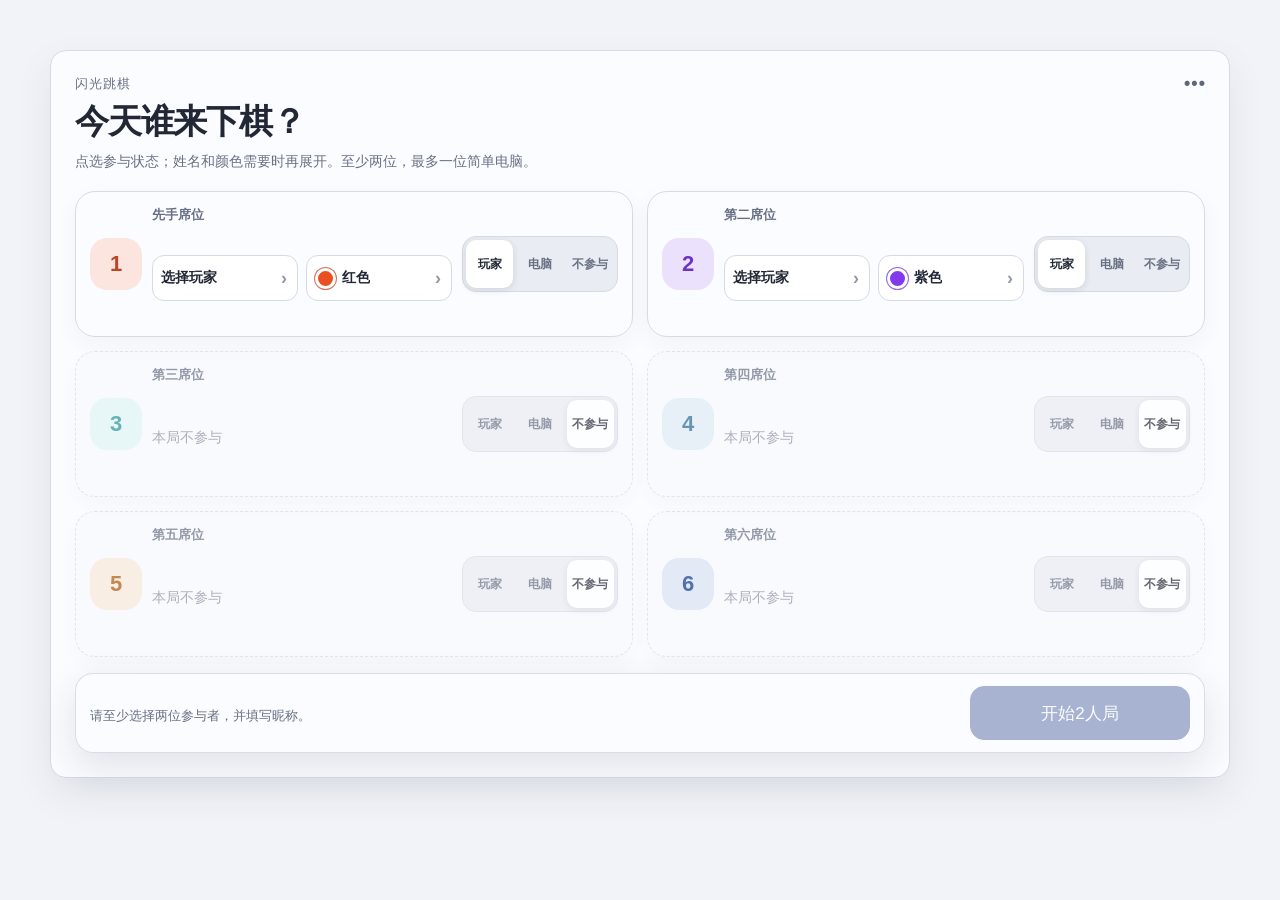
==== checkers-web/index.html @ f5f15f70 "Initial LumensChecker release v3.3" ====
<!doctype html>
<html lang="zh-CN">
<head>
  <meta charset="utf-8">
  <meta name="viewport" content="width=device-width, initial-scale=1">
  <meta name="description" content="适合亲友在同一台设备上轮流玩的二至六人跳棋。">
  <title>闪光跳棋 | Lumen's Checker v3.3</title>
  <link rel="icon" href="data:,">
  <link rel="stylesheet" href="style.css?v=3.3">
</head>
<body>
  <main class="app-shell" id="checkers-app">
    <form class="card setup" id="player-form">
      <p class="eyebrow">闪光跳棋</p>
      <h1>今天谁来下棋？</h1>
      <p class="setup-intro">点选参与状态；姓名和颜色需要时再展开。至少两位，最多一位简单电脑。</p>
      <button class="setup-menu-button" type="button" id="open-score-vault" aria-label="打开积分保险箱" title="积分保险箱">•••</button>
      <div class="setup-grid">
        <fieldset class="player-entry" data-seat-number="1" style="--seat-color:#e95122">
          <legend class="sr-only">先手席位</legend>
          <span class="seat-number" aria-hidden="true">1</span><p class="seat-title">先手席位</p>
          <div class="player-kind optional-player-kind" role="radiogroup" aria-label="先手席位类型">
            <input id="player-1-kind" type="hidden" value="human">
            <button type="button" data-kind="human" role="radio" aria-checked="true">玩家</button>
            <button type="button" data-kind="computer" role="radio" aria-checked="false">电脑</button>
            <button type="button" data-kind="empty" role="radio" aria-checked="false">不参与</button>
          </div>
          <input class="player-name" id="player-1-name" type="hidden">
          <input class="player-color" id="player-1-color" type="hidden" value="red">
          <div class="seat-selectors"><button class="setup-select player-select" type="button" id="player-1-name-trigger"><span id="player-1-name-summary">选择玩家</span></button><button class="setup-select color-select" type="button" id="player-1-color-trigger"><i></i><span id="player-1-color-summary">红色</span></button></div>
          <p class="empty-player-note">本局不参与</p>
        </fieldset>
        <fieldset class="player-entry" data-seat-number="2" style="--seat-color:#8239ee">
          <legend class="sr-only">第二席位</legend>
          <span class="seat-number" aria-hidden="true">2</span><p class="seat-title">第二席位</p>
          <div class="player-kind optional-player-kind" role="radiogroup" aria-label="第二席位类型">
            <input id="player-2-kind" type="hidden" value="human">
            <button type="button" data-kind="human" role="radio" aria-checked="true">玩家</button>
            <button type="button" data-kind="computer" role="radio" aria-checked="false">电脑</button>
            <button type="button" data-kind="empty" role="radio" aria-checked="false">不参与</button>
          </div>
          <input class="player-name" id="player-2-name" type="hidden">
          <input class="player-color" id="player-2-color" type="hidden" value="purple">
          <div class="seat-selectors"><button class="setup-select player-select" type="button" id="player-2-name-trigger"><span id="player-2-name-summary">选择玩家</span></button><button class="setup-select color-select" type="button" id="player-2-color-trigger"><i></i><span id="player-2-color-summary">紫色</span></button></div>
          <p class="empty-player-note">本局不参与</p>
        </fieldset>
        <fieldset class="player-entry" data-seat-number="3" style="--seat-color:#2bb7b4">
          <legend class="sr-only">第三席位</legend>
          <span class="seat-number" aria-hidden="true">3</span><p class="seat-title">第三席位</p>
          <div class="player-kind optional-player-kind" role="radiogroup" aria-label="第三席位类型">
            <input id="player-3-kind" type="hidden" value="empty">
            <button type="button" data-kind="human" role="radio" aria-checked="false">玩家</button>
            <button type="button" data-kind="computer" role="radio" aria-checked="false">电脑</button>
            <button type="button" data-kind="empty" role="radio" aria-checked="true">不参与</button>
          </div>
          <input class="player-name" id="player-3-name" type="hidden">
          <input class="player-color" id="player-3-color" type="hidden" value="green">
          <div class="seat-selectors"><button class="setup-select player-select" type="button" id="player-3-name-trigger"><span id="player-3-name-summary">选择玩家</span></button><button class="setup-select color-select" type="button" id="player-3-color-trigger"><i></i><span id="player-3-color-summary">绿色</span></button></div>
          <p class="empty-player-note">本局不参与</p>
        </fieldset>
        <fieldset class="player-entry" data-seat-number="4" style="--seat-color:#2d7eb6">
          <legend class="sr-only">第四席位</legend>
          <span class="seat-number" aria-hidden="true">4</span><p class="seat-title">第四席位</p>
          <div class="player-kind optional-player-kind" role="radiogroup" aria-label="第四席位类型">
            <input id="player-4-kind" type="hidden" value="empty">
            <button type="button" data-kind="human" role="radio" aria-checked="false">玩家</button>
            <button type="button" data-kind="computer" role="radio" aria-checked="false">电脑</button>
            <button type="button" data-kind="empty" role="radio" aria-checked="true">不参与</button>
          </div>
          <input class="player-name" id="player-4-name" type="hidden">
          <input class="player-color" id="player-4-color" type="hidden" value="donaldBlue">
          <div class="seat-selectors"><button class="setup-select player-select" type="button" id="player-4-name-trigger"><span id="player-4-name-summary">选择玩家</span></button><button class="setup-select color-select" type="button" id="player-4-color-trigger"><i></i><span id="player-4-color-summary">唐老鸭蓝</span></button></div>
          <p class="empty-player-note">本局不参与</p>
        </fieldset>
        <fieldset class="player-entry" data-seat-number="5" style="--seat-color:#d46a00">
          <legend class="sr-only">第五席位</legend>
          <span class="seat-number" aria-hidden="true">5</span><p class="seat-title">第五席位</p>
          <div class="player-kind optional-player-kind" role="radiogroup" aria-label="第五席位类型">
            <input id="player-5-kind" type="hidden" value="empty">
            <button type="button" data-kind="human" role="radio" aria-checked="false">玩家</button>
            <button type="button" data-kind="computer" role="radio" aria-checked="false">电脑</button>
            <button type="button" data-kind="empty" role="radio" aria-checked="true">不参与</button>
          </div>
          <input class="player-name" id="player-5-name" type="hidden">
          <input class="player-color" id="player-5-color" type="hidden" value="plutoOrange">
          <div class="seat-selectors"><button class="setup-select player-select" type="button" id="player-5-name-trigger"><span id="player-5-name-summary">选择玩家</span></button><button class="setup-select color-select" type="button" id="player-5-color-trigger"><i></i><span id="player-5-color-summary">布鲁托橙</span></button></div>
          <p class="empty-player-note">本局不参与</p>
        </fieldset>
        <fieldset class="player-entry" data-seat-number="6" style="--seat-color:#003da5">
          <legend class="sr-only">第六席位</legend>
          <span class="seat-number" aria-hidden="true">6</span><p class="seat-title">第六席位</p>
          <div class="player-kind optional-player-kind" role="radiogroup" aria-label="第六席位类型">
            <input id="player-6-kind" type="hidden" value="empty">
            <button type="button" data-kind="human" role="radio" aria-checked="false">玩家</button>
            <button type="button" data-kind="computer" role="radio" aria-checked="false">电脑</button>
            <button type="button" data-kind="empty" role="radio" aria-checked="true">不参与</button>
          </div>
          <input class="player-name" id="player-6-name" type="hidden">
          <input class="player-color" id="player-6-color" type="hidden" value="snowBlue">
          <div class="seat-selectors"><button class="setup-select player-select" type="button" id="player-6-name-trigger"><span id="player-6-name-summary">选择玩家</span></button><button class="setup-select color-select" type="button" id="player-6-color-trigger"><i></i><span id="player-6-color-summary">白雪深蓝</span></button></div>
          <p class="empty-player-note">本局不参与</p>
        </fieldset>
      </div>
      <div class="setup-actions">
        <p class="help" id="setup-help">请至少选择两位参与者。</p>
        <button class="button button-primary" type="submit" id="start-game" disabled>开始游戏</button>
      </div>
    </form>

    <section class="card score-vault" id="score-vault" hidden>
      <header class="score-vault-header">
        <button class="score-vault-back" type="button" id="close-score-vault" aria-label="返回玩家选择">←</button>
        <div>
          <h1>积分保险箱</h1>
          <p>紧急修复玩家昵称和长期金币</p>
        </div>
        <span class="score-vault-local"><i></i>仅本机</span>
      </header>
      <div class="score-vault-body">
        <div class="score-vault-section-heading">
          <h2>玩家余额</h2>
          <span id="score-vault-count">0 位玩家</span>
        </div>
        <div class="score-vault-players" id="score-vault-players"></div>
        <button class="score-vault-add" type="button" id="add-score-profile">＋ 录入玩家</button>

        <section class="score-vault-backup">
          <div class="score-vault-section-heading">
            <h2>积分备份</h2>
            <span>昵称 + 长期金币</span>
          </div>
          <div class="score-vault-backup-actions">
            <button class="button" type="button" id="export-score-backup">导出积分备份</button>
            <button class="button" type="button" id="import-score-backup">导入积分备份</button>
          </div>
          <input id="score-backup-file" type="file" accept="application/json,.json" hidden>
          <p class="score-vault-note">导出文件用于恢复积分，不包含棋盘残局。现有“导出战绩”仍保留在整局结束后的结算页面。</p>
        </section>
        <p class="score-vault-status" id="score-vault-status" aria-live="polite"></p>
      </div>
    </section>

    <div class="game-layout" id="game-layout" hidden>
      <section class="game-main">
        <div class="turn" aria-live="polite">
          <div class="current-player"><span class="dot red" id="now-dot"></span><h1 id="now">当前玩家</h1></div>
        </div>

        <div class="stage">
          <svg class="board" id="board" viewBox="0 0 760 760" role="img" aria-label="二至六人跳棋棋盘，支持连续跳跃与整回合悔棋">
          </svg>
          <div class="turn-corner-actions" aria-label="结束回合操作">
            <button class="turn-corner top-left" type="button" id="end" data-end-turn aria-label="结束回合" aria-keyshortcuts="Enter" title="结束回合（回车）" disabled>
              <span class="end-turn-icon" aria-hidden="true"><svg viewBox="0 0 24 24"><path d="m5 12 4 4L19 6"/></svg></span>
            </button>
            <button class="turn-corner top-right" type="button" data-end-turn aria-label="结束回合" title="结束回合（回车）" disabled>
              <span class="end-turn-icon" aria-hidden="true"><svg viewBox="0 0 24 24"><path d="m5 12 4 4L19 6"/></svg></span>
            </button>
            <button class="turn-corner bottom-left" type="button" data-end-turn aria-label="结束回合" title="结束回合（回车）" disabled>
              <span class="end-turn-icon" aria-hidden="true"><svg viewBox="0 0 24 24"><path d="m5 12 4 4L19 6"/></svg></span>
            </button>
            <button class="turn-corner bottom-right" type="button" data-end-turn aria-label="结束回合" title="结束回合（回车）" disabled>
              <span class="end-turn-icon" aria-hidden="true"><svg viewBox="0 0 24 24"><path d="m5 12 4 4L19 6"/></svg></span>
            </button>
          </div>
        </div>
      </section>

      <aside class="rail">
        <button class="button rail-undo-button" type="button" id="undo" disabled>悔棋</button>

        <section class="card coin-card score-card" aria-live="polite">
          <p class="label">本局计分板</p>
          <div class="coin-board" id="coin-board"></div>
          <p class="sr-only" id="coin-help">标准对局计金币，结束整局后存入长期余额。</p>
        </section>

        <section class="card game-details" id="game-details" data-open="false">
          <button class="game-details-toggle" type="button" id="game-details-toggle" aria-expanded="false" aria-controls="game-details-body">
            <span><strong>棋局详情</strong><small>设置、落点、计时与调试</small></span>
            <i aria-hidden="true">⌄</i>
          </button>
          <div class="game-details-body" id="game-details-body">
            <section class="detail-block">
              <p class="label">棋局</p>
              <div class="mode-buttons">
                <button class="button" type="button" id="standard" aria-pressed="true">标准开局</button>
                <button class="button button-ghost" type="button" id="restart">重新开始</button>
              </div>
              <p class="help" id="mode-help">每方 10 枚棋子，营地按人数自动分配。</p>
            </section>

            <section class="detail-block">
              <p class="label">合法落点</p>
              <p class="value" id="status">请选择棋子</p>
              <p class="help" id="list">细描边表示可以到达。</p>
            </section>

            <section class="detail-block">
              <p class="label">回合计时</p>
              <div class="turn-clock" id="turn-clock" aria-label="当前玩家用时">
                <span>本回合</span><strong id="turn-time">00:00</strong>
                <i aria-hidden="true"></i>
                <span>累计</span><strong id="total-time">00:00</strong>
              </div>
            </section>

            <section class="detail-block" id="ranking-card" hidden>
              <p class="label">本局排名</p>
              <p class="value" id="ranking">尚未产生名次</p>
              <p class="help">完成玩家会被自动跳过。</p>
              <button class="button export-button" type="button" id="export-record" hidden>导出战绩</button>
            </section>

            <section class="detail-block debug-menu" id="debug-menu">
              <p class="label">调试面板</p>
              <div class="mode-buttons">
                <button class="button" type="button" id="random" aria-pressed="false">随机放置 · 5 枚</button>
                <button class="button" type="button" id="victory" aria-pressed="false">结算测试 · 每方差一步</button>
              </div>
              <p class="help">调试场景不计金币。</p>
              <div class="debug-info" aria-live="polite">
                <p class="label">调试 ID</p>
                <p class="value" id="debug-id">触摸或移动到棋盘上查看</p>
                <p class="help" id="debug-detail">棋盘落点和棋子都有独立 ID。</p>
              </div>
            </section>
          </div>
        </section>
      </aside>
    </div>
  </main>

  <dialog class="setup-picker-dialog" id="setup-player-dialog" aria-labelledby="setup-player-dialog-title">
    <section>
      <h2 id="setup-player-dialog-title">这个席位谁来玩？</h2>
      <p id="setup-player-dialog-lead">选择已有玩家，或者输入一个新昵称。</p>
      <div class="setup-profile-grid" id="setup-profile-list"></div>
      <div class="setup-new-player">
        <label for="setup-new-player-name">使用新昵称</label>
        <div><input id="setup-new-player-name" maxlength="12" placeholder="输入昵称" autocomplete="off"><button class="button button-primary" type="button" id="setup-use-new-player">使用此昵称</button></div>
      </div>
      <button class="button button-ghost setup-picker-close" type="button" id="setup-close-player">取消</button>
    </section>
  </dialog>

  <dialog class="setup-picker-dialog" id="setup-color-dialog" aria-labelledby="setup-color-dialog-title">
    <section>
      <h2 id="setup-color-dialog-title">选择棋子颜色</h2>
      <p id="setup-color-dialog-lead">已经被其他参与者使用的颜色不可选择。</p>
      <div class="color-card-grid setup-color-grid" id="setup-color-grid" role="radiogroup" aria-label="棋子颜色"></div>
      <button class="button button-ghost setup-picker-close" type="button" id="setup-close-color">取消</button>
    </section>
  </dialog>

  <dialog class="score-dialog" id="score-profile-dialog" aria-labelledby="score-profile-dialog-title">
    <form id="score-profile-form">
      <h2 id="score-profile-dialog-title">修改玩家</h2>
      <p>用于紧急修复。保存后会立即更新本机玩家卡片。</p>
      <label>昵称
        <input id="score-profile-name" maxlength="12" autocomplete="off" required>
      </label>
      <label>长期金币余额
        <input id="score-profile-balance" type="number" min="0" step="0.1" inputmode="decimal" required>
      </label>
      <p class="score-dialog-error" id="score-profile-error" aria-live="polite"></p>
      <div class="score-dialog-actions">
        <button class="button button-ghost" type="button" id="cancel-score-profile">取消</button>
        <button class="button button-primary" type="submit">保存</button>
      </div>
    </form>
  </dialog>

  <dialog class="score-dialog" id="score-import-dialog" aria-labelledby="score-import-dialog-title">
    <form id="score-import-form">
      <h2 id="score-import-dialog-title">确认导入积分备份</h2>
      <p id="score-import-summary">请核对即将恢复的昵称和余额。</p>
      <div class="score-import-preview" id="score-import-preview"></div>
      <p class="score-import-warning">同名玩家将更新余额；新昵称将新增玩家。其他现有玩家不会被删除。</p>
      <div class="score-dialog-actions">
        <button class="button button-ghost" type="button" id="cancel-score-import">取消</button>
        <button class="button button-danger-soft" type="submit">确认导入</button>
      </div>
    </form>
  </dialog>

  <dialog class="confirm-dialog" id="undo-dialog" aria-labelledby="undo-dialog-title">
    <form method="dialog">
      <h2 id="undo-dialog-title">确认要悔棋吗？</h2>
      <p>本回合的全部移动将被撤销，并消耗 0.5 金币。</p>
      <div class="confirm-actions">
        <button class="button button-ghost" type="submit" value="cancel" id="cancel-undo">取消</button>
        <button class="button button-danger-soft" type="submit" value="confirm" id="confirm-undo">悔棋</button>
      </div>
    </form>
  </dialog>

  <dialog class="results-dialog" id="results-dialog" aria-labelledby="results-title">
    <canvas class="fireworks-canvas" id="fireworks-canvas" aria-hidden="true"></canvas>
    <section class="results-panel">
      <button class="results-close" type="button" id="close-results" aria-label="关闭结算面板">×</button>
      <p class="eyebrow">本局结算</p>
      <h2 id="results-title">闪光时刻</h2>
      <p class="results-lead">每一步都算数，看看这一局的排名和收获。</p>
      <div class="results-list" id="results-list"></div>
      <button class="button button-primary rematch-button" type="button" id="rematch-results">再来一局</button>
    </section>
  </dialog>

  <script src="rules.js?v=3.3"></script>
  <script src="profile-backup.js?v=3.3"></script>
  <script src="vendor/canvas-confetti.browser.min.js?v=3.3"></script>
  <script src="app.js?v=3.3"></script>
</body>
</html>
---- checkers-web/style.css ----
:root {
  color-scheme: light;
  --page: #f1f3f8;
  --surface: #fbfcff;
  --surface-muted: #edf0f6;
  --text: #222735;
  --muted: #687083;
  --line: #d6dae4;
  --focus: #334f8f;
  --red: #e95122;
  --green: #2bb7b4;
  --purple: #8239ee;
  --camp-red-color: var(--red);
  --camp-green-color: var(--green);
  --camp-purple-color: var(--purple);
  --camp-bottom-color: #687083;
  --coin: #efad18;
  --coin-dark: #9c6500;
  --move: var(--red);
  --shadow: 0 16px 38px rgba(37, 45, 68, 0.08);
  font-family: "Avenir Next", "PingFang SC", "Microsoft YaHei", sans-serif;
}

* { box-sizing: border-box; }

body {
  min-height: 100vh;
  margin: 0;
  background: var(--page);
  color: var(--text);
}

button,
input { font: inherit; }

button { touch-action: manipulation; }

[hidden] { display: none !important; }

.app-shell {
  width: min(1240px, calc(100% - 40px));
  margin: 0 auto;
  padding: 32px 0 24px;
}

.card {
  border: 1px solid var(--line);
  border-radius: 16px;
  background: var(--surface);
  box-shadow: var(--shadow);
}

.setup {
  position: relative;
  max-width: 1060px;
  margin: 4vh auto 0;
  padding: 28px;
}

.setup-menu-button {
  position: absolute;
  top: 18px;
  right: 18px;
  display: grid;
  width: 32px;
  height: 32px;
  padding: 0 0 4px;
  place-items: center;
  border: 1px solid transparent;
  border-radius: 50%;
  background: transparent;
  color: #5e6678;
  cursor: pointer;
  font-size: 18px;
  font-weight: 700;
  letter-spacing: 1px;
  line-height: 1;
}

.setup-menu-button:hover { border-color: var(--line); background: #f1f3f7; }
.setup-menu-button:focus-visible { outline: 3px solid rgba(51, 79, 143, 0.2); outline-offset: 2px; }

.eyebrow,
.label {
  margin: 0 0 6px;
  color: var(--muted);
  font-size: 13px;
  letter-spacing: 0.08em;
}

.setup h1 { margin: 0; font-size: 30px; }

.setup-intro {
  margin: 8px 0 0;
  color: var(--muted);
  font-size: 14px;
}

.setup-grid {
  display: grid;
  grid-template-columns: repeat(3, minmax(0, 1fr));
  gap: 14px;
  margin: 24px 0;
}

.player-entry {
  min-width: 0;
  margin: 0;
  padding: 14px;
  border: 1px solid var(--line);
  border-radius: 12px;
  background: #f7f8fb;
}

.player-entry legend {
  padding: 0 5px;
  color: var(--text);
  font-weight: 650;
}

.player-kind {
  display: grid;
  grid-template-columns: 1fr 1fr;
  gap: 3px;
  margin-top: 6px;
  padding: 3px;
  border: 1px solid var(--line);
  border-radius: 10px;
  background: #e9ecf2;
}

.optional-player-kind { grid-template-columns: repeat(3, minmax(0, 1fr)); }

.player-kind button {
  min-height: 34px;
  padding: 5px 8px;
  border: 0;
  border-radius: 7px;
  background: transparent;
  color: var(--muted);
  cursor: pointer;
  font-size: 12px;
}

.player-kind button[aria-checked="true"] {
  background: white;
  box-shadow: 0 2px 7px rgba(37, 45, 68, 0.12);
  color: var(--text);
  font-weight: 750;
}

.player-entry[data-kind="computer"] {
  background: #f5f4fb;
  border-color: #c8c5df;
}

.player-entry[data-kind="computer"] .profile-picker {
  display: none;
}

.player-entry[data-kind="computer"] .player-name {
  border-style: dashed;
  background: #eeedf5;
  color: #65617b;
}

.empty-player-note {
  display: none;
  margin: 52px 0 0;
  color: #8a91a1;
  font-size: 14px;
  text-align: center;
}

.player-entry[data-kind="empty"] {
  border-style: dashed;
  background: #f3f4f7;
}

.player-entry[data-kind="empty"] > label,
.player-entry[data-kind="empty"] .profile-picker,
.player-entry[data-kind="empty"] .color-field { display: none; }

.player-entry[data-kind="empty"] .empty-player-note { display: block; }

.player-entry label {
  display: grid;
  gap: 7px;
  margin-top: 10px;
  color: var(--muted);
  font-size: 14px;
}

.player-entry input[type="text"] {
  width: 100%;
  height: 44px;
  padding: 0 12px;
  border: 1px solid var(--line);
  border-radius: 10px;
  outline: none;
  background: white;
  color: var(--text);
}

.player-entry input[type="text"]:focus {
  border-color: var(--focus);
  box-shadow: 0 0 0 3px rgba(51, 79, 143, 0.12);
}

.profile-picker {
  display: grid;
  gap: 7px;
  margin-top: 12px;
}

.profile-label {
  color: var(--muted);
  font-size: 14px;
}

.profile-card-list {
  display: flex;
  min-height: 34px;
  flex-wrap: wrap;
  gap: 6px;
}

.profile-card {
  display: inline-flex;
  min-width: 0;
  align-items: center;
  gap: 5px;
  padding: 6px 8px;
  border: 1px solid var(--line);
  border-radius: 9px;
  background: white;
  color: var(--text);
  cursor: pointer;
}

.profile-card:hover:not(:disabled) { border-color: #9ba6c1; }
.profile-card[aria-pressed="true"] {
  border-color: var(--focus);
  background: #e9edf7;
  box-shadow: inset 0 0 0 1px var(--focus);
}
.profile-card:disabled { cursor: not-allowed; opacity: 0.38; }
.profile-card-name { max-width: 92px; overflow: hidden; font-size: 12px; font-weight: 700; text-overflow: ellipsis; white-space: nowrap; }
.profile-card-balance { color: var(--coin-dark); font-size: 11px; font-weight: 700; white-space: nowrap; }
.profile-card-balance .coin-icon { width: 14px; height: 14px; border-width: 1px; font-size: 7px; vertical-align: -2px; }

.dot {
  display: inline-block;
  border-radius: 50%;
}

.dot { width: 14px; height: 14px; flex: 0 0 auto; }
.current-player .dot { width: 18px; height: 18px; }
.red { background: var(--red); }
.green { background: var(--green); }
.purple { background: var(--purple); }

.color-field {
  margin-top: 12px;
  border: 1px solid var(--line);
  border-radius: 10px;
  background: white;
  overflow: hidden;
}

.color-field summary {
  display: flex;
  min-height: 44px;
  align-items: center;
  justify-content: space-between;
  gap: 10px;
  padding: 0 11px;
  color: var(--muted);
  cursor: pointer;
  font-size: 14px;
  list-style: none;
}

.color-field summary::-webkit-details-marker { display: none; }
.color-field summary::after { content: '⌄'; color: #8a91a1; font-size: 16px; }
.color-field[open] summary { border-bottom: 1px solid var(--line); }
.color-field[open] summary::after { transform: rotate(180deg); }
.color-field summary strong { display: inline-flex; align-items: center; gap: 6px; margin-left: auto; color: var(--text); font-size: 12px; }
.color-field summary strong::before {
  content: '';
  width: 16px;
  height: 16px;
  border: 2px solid white;
  border-radius: 50%;
  background: var(--summary-color, #687083);
  box-shadow: 0 0 0 1px color-mix(in srgb, var(--summary-color, #687083) 65%, #aeb5c5);
}

.color-card-grid {
  display: grid;
  grid-template-columns: repeat(2, minmax(0, 1fr));
  gap: 6px;
  max-height: 192px;
  padding: 8px;
  overflow: auto;
}

.color-option {
  display: grid;
  grid-template-columns: 22px minmax(0, 1fr);
  gap: 7px;
  align-items: center;
  min-width: 0;
  min-height: 38px;
  padding: 6px 8px;
  border: 1px solid var(--line);
  border-radius: 9px;
  background: white;
  color: var(--text);
  cursor: pointer;
  text-align: left;
}

.color-option:hover { border-color: color-mix(in srgb, var(--swatch) 58%, #aeb5c5); }
.color-option:focus-visible { outline: 3px solid color-mix(in srgb, var(--swatch) 25%, transparent); outline-offset: 1px; }
.color-option[aria-checked="true"] {
  border-color: var(--swatch);
  background: color-mix(in srgb, var(--swatch) 9%, white);
  box-shadow: inset 0 0 0 1px var(--swatch);
  font-weight: 700;
}

.color-preview {
  width: 22px;
  height: 22px;
  border: 2px solid white;
  border-radius: 50%;
  background: var(--swatch);
  box-shadow: 0 0 0 1px color-mix(in srgb, var(--swatch) 65%, #aeb5c5), 0 2px 5px rgba(37, 45, 68, 0.16);
}

.color-option-name {
  overflow: hidden;
  font-size: 12px;
  text-overflow: ellipsis;
  white-space: nowrap;
}

.setup-actions {
  display: flex;
  align-items: center;
  justify-content: space-between;
  gap: 16px;
}

.sr-only {
  position: absolute;
  width: 1px;
  height: 1px;
  padding: 0;
  margin: -1px;
  overflow: hidden;
  clip: rect(0, 0, 0, 0);
  white-space: nowrap;
  border: 0;
}

.setup { max-width: 1180px; margin-top: 2vh; padding: 24px; }
.setup h1 { font-size: 34px; letter-spacing: -0.035em; }
.setup-grid { grid-template-columns: repeat(2, minmax(0, 1fr)); gap: 14px; margin: 20px 0 16px; }
.player-entry {
  display: grid;
  height: 146px;
  min-height: 146px;
  grid-template-columns: 52px minmax(0, 1fr) 156px;
  grid-template-rows: auto 1fr;
  gap: 10px;
  align-items: center;
  padding: 14px;
  border-radius: 20px;
  background: rgba(251, 252, 255, 0.94);
  box-shadow: 0 8px 24px rgba(34, 42, 62, 0.045);
}
.seat-number {
  display: grid;
  width: 52px;
  height: 52px;
  grid-column: 1;
  grid-row: 1 / 3;
  place-items: center;
  border-radius: 17px;
  background: color-mix(in srgb, var(--seat-color) 15%, white);
  color: color-mix(in srgb, var(--seat-color) 76%, #222735);
  font-size: 22px;
  font-weight: 850;
}
.seat-title { grid-column: 2; grid-row: 1; margin: 0; color: var(--muted); font-size: 13px; font-weight: 750; }
.player-entry .player-kind { width: 156px; grid-column: 3; grid-row: 1 / 3; margin: 0; border-radius: 14px; }
.player-entry .player-kind button { min-height: 48px; padding: 0 2px; border-radius: 10px; font-size: 12px; font-weight: 750; white-space: nowrap; }
.seat-selectors { display: grid; min-width: 0; grid-column: 2; grid-row: 2; grid-template-columns: repeat(2, minmax(0, 1fr)); gap: 8px; }
.setup-select {
  display: flex;
  width: 100%;
  min-width: 0;
  height: 46px;
  align-items: center;
  gap: 6px;
  padding: 0 8px;
  border: 1px solid var(--line);
  border-radius: 12px;
  background: white;
  color: var(--text);
  cursor: pointer;
  font-size: 14px;
  font-weight: 800;
  text-align: left;
}
.setup-select span { min-width: 0; overflow: hidden; text-overflow: ellipsis; white-space: nowrap; }
.setup-select::after { content: '›'; width: 10px; flex: 0 0 10px; margin-left: auto; color: #9198a6; font-size: 18px; text-align: center; }
.setup-select:hover:not(:disabled) { border-color: #9ba6c1; background: #fdfdff; }
.setup-select:focus-visible { outline: 3px solid rgba(51, 79, 143, 0.18); outline-offset: 2px; }
.color-select i { width: 21px; height: 21px; flex: 0 0 auto; border: 3px solid white; border-radius: 50%; background: var(--seat-color); box-shadow: 0 0 0 1px color-mix(in srgb, var(--seat-color) 62%, #aab1c0); }
.player-entry[data-kind="computer"] .seat-number { background: #eceaf6; color: #655f8e; }
.player-entry[data-kind="computer"] .player-select { border-style: dashed; background: #eeedf5; color: #65617b; cursor: default; }
.player-entry[data-kind="computer"] .player-select::after { visibility: hidden; }
.player-entry[data-kind="empty"] { background: rgba(245, 247, 251, 0.76); opacity: 0.7; }
.player-entry[data-kind="empty"] .seat-selectors { display: none; }
.player-entry[data-kind="empty"] .empty-player-note { display: block; grid-column: 2; grid-row: 2; margin: 0; text-align: left; }
.setup-actions { position: sticky; bottom: 10px; min-height: 76px; padding: 12px 14px; border: 1px solid rgba(214, 218, 228, 0.9); border-radius: 18px; background: rgba(251, 252, 255, 0.94); box-shadow: 0 14px 38px rgba(37, 45, 68, 0.12); backdrop-filter: blur(12px); }
.setup-actions #start-game { min-width: 220px; min-height: 54px; border-radius: 14px; font-size: 17px; }

.setup-picker-dialog { width: min(560px, calc(100vw - 32px)); max-height: calc(100vh - 24px); padding: 0; overflow: auto; border: 1px solid var(--line); border-radius: 22px; background: var(--surface); box-shadow: 0 24px 80px rgba(24, 31, 48, 0.28); color: var(--text); }
.setup-picker-dialog::backdrop { background: rgba(31, 37, 52, 0.38); backdrop-filter: blur(2px); }
.setup-picker-dialog > section { padding: 22px; }
.setup-picker-dialog h2 { margin: 0; font-size: 23px; }
.setup-picker-dialog h2 + p { margin: 6px 0 17px; color: var(--muted); font-size: 13px; }
.setup-profile-grid { display: grid; max-height: 320px; grid-template-columns: repeat(2, minmax(0, 1fr)); gap: 9px; padding-right: 2px; overflow: auto; }
.setup-profile-option { display: grid; min-height: 64px; grid-template-columns: 38px minmax(0, 1fr) auto; gap: 10px; align-items: center; padding: 9px 12px; border: 1px solid var(--line); border-radius: 14px; background: white; color: var(--text); cursor: pointer; text-align: left; }
.setup-profile-option:disabled { cursor: not-allowed; opacity: 0.38; }
.setup-profile-avatar { display: grid; width: 38px; height: 38px; place-items: center; border-radius: 12px; background: #eef1f6; color: #50596c; font-size: 17px; font-weight: 850; }
.setup-profile-option strong { min-width: 0; overflow: hidden; text-overflow: ellipsis; white-space: nowrap; }
.setup-profile-option small { color: var(--coin-dark); font-weight: 800; white-space: nowrap; }
.setup-new-player { margin-top: 17px; padding-top: 17px; border-top: 1px solid var(--line); }
.setup-new-player label { display: block; margin-bottom: 8px; color: var(--muted); font-size: 13px; font-weight: 750; }
.setup-new-player > div { display: grid; grid-template-columns: 1fr 150px; gap: 9px; }
.setup-new-player input { min-width: 0; height: 52px; padding: 0 14px; border: 1px solid var(--line); border-radius: 13px; background: white; color: var(--text); font-size: 17px; outline: none; }
.setup-new-player input:focus { border-color: #8192bb; box-shadow: 0 0 0 3px rgba(51, 79, 143, 0.1); }
.setup-picker-close { width: 100%; margin-top: 14px; }
.setup-color-grid { max-height: none; grid-template-columns: repeat(3, minmax(0, 1fr)); padding: 0; overflow: visible; }
.color-option { position: relative; }
.color-option-state { grid-column: 2; margin-top: -5px; color: var(--muted); font-size: 10px; }
.color-option:disabled { cursor: not-allowed; opacity: 0.38; }
.color-option:disabled:hover { border-color: var(--line); }

.score-vault {
  max-width: 720px;
  margin: 4vh auto 0;
  overflow: hidden;
}

.score-vault-header {
  display: flex;
  align-items: center;
  gap: 14px;
  padding: 22px 24px 18px;
  border-bottom: 1px solid var(--line);
}

.score-vault-header > div { flex: 1; }
.score-vault-header h1 { margin: 0; font-size: 24px; }
.score-vault-header p { margin: 4px 0 0; color: var(--muted); font-size: 13px; }

.score-vault-back {
  display: grid;
  width: 44px;
  height: 44px;
  padding: 0;
  place-items: center;
  border: 1px solid var(--line);
  border-radius: 50%;
  background: white;
  color: var(--text);
  cursor: pointer;
  font-size: 22px;
}

.score-vault-back:hover { border-color: #aeb5c5; }
.score-vault-back:focus-visible { outline: 3px solid rgba(51, 79, 143, 0.2); outline-offset: 2px; }

.score-vault-local {
  display: flex;
  align-items: center;
  gap: 6px;
  color: #587060;
  font-size: 12px;
  font-weight: 700;
}

.score-vault-local i { width: 8px; height: 8px; border-radius: 50%; background: #668970; }
.score-vault-body { padding: 22px 24px 24px; }

.score-vault-section-heading {
  display: flex;
  align-items: flex-end;
  justify-content: space-between;
  margin-bottom: 10px;
}

.score-vault-section-heading h2 { margin: 0; font-size: 15px; }
.score-vault-section-heading span { color: var(--muted); font-size: 12px; }

.score-vault-players {
  border: 1px solid var(--line);
  border-radius: 13px;
  overflow: hidden;
}

.score-vault-player {
  display: grid;
  grid-template-columns: minmax(0, 1fr) 140px 54px;
  min-height: 64px;
  align-items: center;
  padding: 0 8px 0 16px;
  background: white;
}

.score-vault-player + .score-vault-player { border-top: 1px solid #e8eaf0; }
.score-vault-player-name { overflow: hidden; font-weight: 750; text-overflow: ellipsis; white-space: nowrap; }
.score-vault-balance { color: var(--coin-dark); font-variant-numeric: tabular-nums; font-weight: 750; }
.score-vault-balance .coin-icon { margin-right: 7px; vertical-align: -4px; }

.score-vault-edit {
  width: 48px;
  height: 44px;
  padding: 0;
  border: 0;
  border-radius: 10px;
  background: transparent;
  color: var(--focus);
  cursor: pointer;
  font-size: 14px;
  font-weight: 700;
}

.score-vault-edit:hover { background: #eef1f8; }
.score-vault-empty { margin: 0; padding: 28px 16px; background: white; color: var(--muted); font-size: 13px; text-align: center; }

.score-vault-add {
  width: 100%;
  min-height: 48px;
  margin-top: 10px;
  border: 1px dashed #aeb6c7;
  border-radius: 11px;
  background: transparent;
  color: var(--focus);
  cursor: pointer;
  font-weight: 700;
}

.score-vault-add:hover { background: #f5f7fb; }
.score-vault-backup { margin-top: 24px; padding-top: 20px; border-top: 1px solid var(--line); }
.score-vault-backup-actions { display: grid; grid-template-columns: 1fr 1fr; gap: 10px; }
.score-vault-backup-actions .button { width: 100%; min-height: 48px; }
.score-vault-note { margin: 10px 0 0; color: var(--muted); font-size: 12px; line-height: 1.5; }
.score-vault-status { min-height: 20px; margin: 10px 0 -8px; color: #587060; font-size: 13px; font-weight: 650; }

.score-dialog {
  width: min(440px, calc(100vw - 32px));
  padding: 0;
  border: 1px solid var(--line);
  border-radius: 18px;
  background: var(--surface);
  box-shadow: 0 24px 70px rgba(37, 45, 68, 0.24);
  color: var(--text);
}

.score-dialog::backdrop { background: rgba(38, 41, 52, 0.38); backdrop-filter: blur(2px); }
.score-dialog form { padding: 24px; }
.score-dialog h2 { margin: 0; font-size: 20px; }
.score-dialog form > p { margin: 8px 0 18px; color: var(--muted); font-size: 13px; line-height: 1.5; }

.score-dialog label {
  display: grid;
  gap: 7px;
  margin-top: 14px;
  color: var(--muted);
  font-size: 13px;
}

.score-dialog input {
  width: 100%;
  height: 48px;
  padding: 0 13px;
  border: 1px solid var(--line);
  border-radius: 10px;
  outline: 0;
  background: white;
  color: var(--text);
}

.score-dialog input:focus { border-color: var(--focus); box-shadow: 0 0 0 3px rgba(51, 79, 143, 0.12); }
.score-dialog-actions { display: grid; grid-template-columns: 1fr 1fr; gap: 10px; margin-top: 22px; }
.score-dialog-actions .button { min-height: 48px; }
.score-dialog .score-dialog-error { min-height: 18px; margin: 8px 0 -8px; color: #9b4037; }

.score-import-preview { max-height: 246px; border: 1px solid var(--line); border-radius: 11px; overflow: auto; }
.score-import-row { display: flex; justify-content: space-between; padding: 11px 13px; background: white; font-size: 13px; }
.score-import-row + .score-import-row { border-top: 1px solid #e8eaf0; }
.score-import-row strong { color: var(--coin-dark); }
.score-dialog .score-import-warning { margin: 14px 0 0; padding: 11px 12px; border-radius: 9px; background: #fff6e4; color: #795b1b; }

.button {
  min-height: 40px;
  padding: 8px 13px;
  border: 1px solid var(--line);
  border-radius: 10px;
  background: var(--surface-muted);
  color: var(--text);
  cursor: pointer;
}

.button:hover:not(:disabled) { border-color: #aeb5c5; }
.button:focus-visible { outline: 3px solid rgba(51, 79, 143, 0.2); outline-offset: 2px; }
.button:disabled { cursor: not-allowed; opacity: 0.42; }
.button-primary { background: #334f8f; border-color: #334f8f; color: white; }
.button-ghost { background: transparent; }
.button[aria-pressed="true"] { border-color: #65739b; background: #e5e9f3; }

.game-layout {
  display: grid;
  grid-template-columns: minmax(0, 1fr) 244px;
  gap: 18px;
  align-items: start;
}

.game-main { min-width: 0; }

.turn {
  display: flex;
  align-items: center;
  justify-content: center;
  min-height: 58px;
  text-align: center;
}

.current-player { display: flex; align-items: center; justify-content: center; gap: 12px; }
.current-player .dot { width: 22px; height: 22px; }
.current-player h1 { margin: 0; font-size: clamp(32px, 3.5vw, 42px); letter-spacing: -.04em; line-height: 1.1; }

#checkers-app[data-computer-thinking="true"] .current-player .dot {
  animation: computer-think 900ms ease-in-out infinite alternate;
}

@keyframes computer-think {
  from { box-shadow: 0 0 0 0 color-mix(in srgb, var(--move) 28%, transparent); transform: scale(.94); }
  to { box-shadow: 0 0 0 9px transparent; transform: scale(1.08); }
}

.stage {
  position: relative;
  width: min(670px, 100%);
  padding: 13px;
  margin: auto;
  border: 2px solid #bfc4ce;
  border-radius: 32px;
  background: #fffdf8;
  overflow: hidden;
}

.board { display: block; width: 100%; touch-action: manipulation; }

.turn-corner-actions {
  position: absolute;
  z-index: 3;
  inset: 0;
  pointer-events: none;
}

.turn-corner {
  position: absolute;
  width: clamp(92px, 18%, 116px);
  height: clamp(92px, 18%, 116px);
  padding: 0;
  border: 0;
  background: linear-gradient(145deg, #aeb8c8 0%, #7f8ba0 100%);
  box-shadow: inset 0 2px 0 rgba(255, 255, 255, 0.45), inset 0 -3px 0 rgba(45, 55, 72, 0.17);
  color: #f8faff;
  cursor: pointer;
  pointer-events: auto;
  transition: filter 0.16s ease, opacity 0.16s ease, transform 0.1s ease;
}

.turn-corner:hover:not(:disabled) { filter: brightness(1.045); }
.turn-corner:active:not(:disabled) { filter: brightness(.96); transform: scale(.985); }
.turn-corner:focus-visible { outline: 4px solid rgba(51, 79, 143, 0.28); outline-offset: 3px; }
.turn-corner:disabled { cursor: default; opacity: 1; }

.turn-corner.top-left {
  top: 0;
  left: 0;
  clip-path: polygon(0 0, 100% 0, 0 100%);
}

.turn-corner.top-right {
  top: 0;
  right: 0;
  clip-path: polygon(0 0, 100% 0, 100% 100%);
}

.turn-corner.bottom-left {
  bottom: 0;
  left: 0;
  clip-path: polygon(0 0, 0 100%, 100% 100%);
}

.turn-corner.bottom-right {
  right: 0;
  bottom: 0;
  clip-path: polygon(100% 0, 0 100%, 100% 100%);
}

.end-turn-icon {
  position: absolute;
  display: grid;
  width: 40px;
  height: 40px;
  place-items: center;
}

.end-turn-icon svg {
  width: 34px;
  height: 34px;
  fill: none;
  stroke: currentColor;
  stroke-linecap: round;
  stroke-linejoin: round;
  stroke-width: 3.1;
}

.top-left .end-turn-icon { top: 14%; left: 14%; transform: rotate(135deg); }
.top-right .end-turn-icon { top: 14%; right: 14%; transform: rotate(-135deg); }
.bottom-left .end-turn-icon { bottom: 14%; left: 14%; transform: rotate(45deg); }
.bottom-right .end-turn-icon { right: 14%; bottom: 14%; transform: rotate(-45deg); }

.rail-undo-button {
  width: 100%;
  min-height: 58px;
  border-color: #e5b1ab;
  border-radius: 12px;
  background: #fff0ee;
  color: #9b4037;
  font-size: 16px;
  font-weight: 750;
}

.rail-undo-button:hover:not(:disabled) { border-color: #d98d84; background: #ffe6e2; }

.turn-clock {
  position: relative;
  display: flex;
  width: 100%;
  align-items: baseline;
  justify-content: space-between;
  gap: 6px;
  margin: 0;
  padding: 9px 11px;
  border: 1px solid #dfe2e9;
  border-radius: 10px;
  background: rgba(255, 255, 255, 0.72);
  color: var(--muted);
  font-size: 11px;
  font-variant-numeric: tabular-nums;
}

.turn-clock strong { color: var(--text); font-size: 13px; }
.turn-clock i { width: 1px; height: 12px; background: #d7dae2; }
.turn-clock[data-mode="status"] > * { visibility: hidden; }
.turn-clock[data-mode="status"]::after {
  position: absolute;
  display: grid;
  inset: 0;
  place-items: center;
  color: var(--muted);
  content: attr(data-label);
  font-size: 12px;
  font-weight: 650;
  letter-spacing: 0.02em;
}

.confirm-dialog {
  width: min(360px, calc(100vw - 32px));
  padding: 0;
  border: 1px solid #e0d8d6;
  border-radius: 18px;
  background: #fffdfc;
  box-shadow: 0 24px 70px rgba(65, 39, 36, 0.24);
  color: var(--text);
}

.confirm-dialog::backdrop { background: rgba(38, 41, 52, 0.38); backdrop-filter: blur(2px); }
.confirm-dialog form { padding: 24px; }
.confirm-dialog h2 { margin: 0; font-size: 20px; }
.confirm-dialog p { margin: 10px 0 22px; color: var(--muted); }
.confirm-actions { display: grid; grid-template-columns: 1fr 1fr; gap: 10px; }
.confirm-actions .button { min-height: 48px; }
.button-danger-soft { border-color: #df9d95; background: #f8d9d5; color: #8f3027; font-weight: 750; }

.results-dialog {
  width: 100vw;
  max-width: none;
  height: 100dvh;
  max-height: none;
  margin: 0;
  padding: 0;
  border: 0;
  background: transparent;
  overflow: hidden;
}

.results-dialog::backdrop { background: rgba(29, 33, 46, 0.5); backdrop-filter: blur(3px); }

.fireworks-canvas {
  position: fixed;
  z-index: 0;
  inset: 0;
  width: 100%;
  height: 100%;
  pointer-events: none;
}

.results-panel {
  position: absolute;
  z-index: 1;
  top: 50%;
  left: 50%;
  width: min(620px, calc(100vw - 32px));
  max-height: calc(100dvh - 32px);
  padding: 28px;
  transform: translate(-50%, -50%);
  border: 1px solid rgba(255, 255, 255, 0.72);
  border-radius: 22px;
  background: linear-gradient(145deg, rgba(255, 254, 249, 0.98), rgba(244, 246, 252, 0.98));
  box-shadow: 0 28px 80px rgba(20, 25, 39, 0.32);
  overflow: auto;
  animation: results-arrive 420ms cubic-bezier(.2, .76, .28, 1) both;
}

@keyframes results-arrive {
  from { opacity: 0; transform: translate(-50%, calc(-50% + 24px)) scale(.97); }
  to { opacity: 1; transform: translate(-50%, -50%) scale(1); }
}

.results-panel h2 { margin: 3px 0 0; font-size: clamp(28px, 5vw, 42px); letter-spacing: -.04em; }
.results-panel > .eyebrow { margin: 0; color: #9b6c14; }
.results-lead { margin: 7px 0 20px; color: var(--muted); }

.results-close {
  position: absolute;
  top: 16px;
  right: 16px;
  width: 42px;
  height: 42px;
  padding: 0;
  border: 1px solid #d9dce5;
  border-radius: 50%;
  background: rgba(255, 255, 255, 0.76);
  color: #606575;
  cursor: pointer;
  font-size: 26px;
  line-height: 1;
}

.results-list { display: grid; gap: 10px; }
.result-row {
  display: grid;
  grid-template-columns: auto minmax(0, 1fr) auto;
  align-items: center;
  gap: 11px;
  padding: 12px 14px;
  border: 1px solid #e0e3ea;
  border-radius: 14px;
  background: rgba(255, 255, 255, 0.68);
}

.result-row.is-winner {
  border-color: #e3c16a;
  background: linear-gradient(100deg, #fff5c9, rgba(255, 255, 255, 0.82));
  box-shadow: 0 8px 24px rgba(155, 108, 20, 0.12);
}

.result-rank {
  display: grid;
  width: 42px;
  height: 42px;
  place-items: center;
  border-radius: 12px;
  background: #e9ebf1;
  color: #565c6c;
  font-size: 18px;
  font-weight: 800;
}

.result-row.is-winner .result-rank { background: #efc84b; color: #664500; }
.result-player { min-width: 0; }
.result-name { display: flex; align-items: center; gap: 7px; font-size: 16px; font-weight: 800; }
.result-name .dot { flex: 0 0 auto; }
.result-meta { margin-top: 3px; color: var(--muted); font-size: 12px; }
.result-coins { color: var(--coin-dark); font-size: 12px; font-weight: 750; text-align: right; white-space: nowrap; }
.result-coins span { display: block; }
.result-coin-breakdown { color: #9a7b39; font-size: 11px; font-weight: 650; }
.rematch-button { width: 100%; min-height: 52px; margin-top: 18px; font-size: 16px; }

@media (max-width: 560px) {
  .results-panel { padding: 22px 18px 18px; }
  .result-row { grid-template-columns: auto minmax(0, 1fr); }
  .result-coins { grid-column: 2; text-align: left; white-space: normal; }
}

.rail {
  position: relative;
  display: flex;
  height: 670px;
  min-height: 0;
  padding-bottom: 74px;
  align-self: end;
  flex-direction: column;
  gap: 12px;
  overflow: visible;
}
.rail .card { padding: 14px; border-radius: 12px; box-shadow: 0 8px 22px rgba(37, 45, 68, 0.055); }
.value { margin: 0; font-weight: 600; overflow-wrap: anywhere; }
.help { margin: 7px 0 0; color: var(--muted); font-size: 13px; line-height: 1.55; overflow-wrap: anywhere; }
.mode-buttons { display: grid; gap: 8px; }
.export-button { width: 100%; margin-top: 12px; background: #fff7d9; border-color: #e2c56c; }

.debug-info {
  margin-top: 12px;
  padding-top: 12px;
  border-top: 1px solid var(--line);
}

.score-card { max-height: 430px; flex: 0 0 auto; overflow: auto; }

.game-details {
  position: absolute;
  z-index: 5;
  top: calc(100% - 62px);
  right: 0;
  left: 0;
  display: flex;
  min-height: 62px;
  margin-top: 0;
  padding: 0 !important;
  flex: 0 1 auto;
  flex-direction: column;
  overflow: hidden;
}

.game-details-toggle {
  display: flex;
  width: 100%;
  min-height: 62px;
  padding: 12px 14px;
  flex: 0 0 auto;
  align-items: center;
  justify-content: space-between;
  border: 0;
  background: transparent;
  color: var(--text);
  cursor: pointer;
  text-align: left;
}

.game-details-toggle span { display: grid; gap: 2px; }
.game-details-toggle strong { font-size: 15px; }
.game-details-toggle small { color: var(--muted); font-size: 11px; }
.game-details-toggle i { color: #778095; font-size: 22px; font-style: normal; transition: transform .18s ease; }
.game-details[data-open="true"] .game-details-toggle i { transform: rotate(180deg); }
.game-details-toggle:hover { background: #f5f7fb; }
.game-details-toggle:focus-visible { outline: 3px solid rgba(51, 79, 143, 0.2); outline-offset: -3px; }

.game-details-body {
  display: none;
  min-height: 0;
  padding: 0 14px 14px;
  flex: 1 1 auto;
  border-top: 1px solid var(--line);
  overflow: auto;
}

.game-details[data-open="true"] {
  max-height: 330px;
  flex: 0 0 auto;
}

.game-details[data-open="true"] .game-details-body {
  display: block;
  max-height: 268px;
}
.detail-block { padding: 13px 0; }
.detail-block + .detail-block { border-top: 1px solid #e5e8ef; }
.detail-block:first-child { padding-top: 14px; }
.debug-menu { position: static; width: auto; }

.coin-board { display: grid; gap: 8px; }

.coin-player {
  display: grid;
  grid-template-columns: auto minmax(0, 1fr) auto;
  align-items: center;
  gap: 7px;
  padding: 8px;
  border: 1px solid transparent;
  border-radius: 9px;
  background: #f6f7fa;
  opacity: 0.62;
}

.coin-player.is-current {
  border-color: #d8b65c;
  background: #fff8df;
  opacity: 1;
}

.coin-player-name {
  min-width: 0;
  overflow: hidden;
  font-size: 13px;
  font-weight: 650;
  text-overflow: ellipsis;
  white-space: nowrap;
}

.coin-balance {
  display: flex;
  align-items: center;
  gap: 4px;
  color: var(--coin-dark);
  font-size: 13px;
  font-weight: 750;
  white-space: nowrap;
}

.coin-balance .coin-icon { width: 16px; height: 16px; border-width: 1.5px; font-size: 8px; }

.coin-detail {
  grid-column: 2 / -1;
  color: var(--muted);
  font-size: 11px;
}

.player-time {
  color: #5e6370;
  font-variant-numeric: tabular-nums;
}

.coin-icon {
  display: inline-grid;
  width: 18px;
  height: 18px;
  place-items: center;
  border: 2px solid #d88f05;
  border-radius: 50%;
  background: radial-gradient(circle at 35% 28%, #fff2a6 0 14%, #f7c83e 42%, #e99b0b 100%);
  box-shadow: inset 0 0 0 2px rgba(255, 245, 170, 0.45), 0 2px 5px rgba(141, 89, 0, 0.22);
  color: #9a6200;
  font-size: 9px;
  font-style: normal;
  line-height: 1;
}

.coin-pop {
  position: absolute;
  z-index: 4;
  display: flex;
  align-items: center;
  gap: 5px;
  transform: translate(-50%, -60%);
  color: #925b00;
  font-size: 17px;
  font-weight: 800;
  pointer-events: none;
  text-shadow: 0 1px 0 white, 0 2px 8px rgba(121, 75, 0, 0.18);
  animation: coin-rise 900ms cubic-bezier(.18,.72,.24,1) forwards;
}

.coin-pop.is-cost { color: #a43b2f; }
.coin-pop .coin-icon { width: 24px; height: 24px; font-size: 12px; }

@keyframes coin-rise {
  0% { opacity: 0; transform: translate(-50%, -20%) scale(.72); }
  22% { opacity: 1; transform: translate(-50%, -62%) scale(1.12); }
  72% { opacity: 1; }
  100% { opacity: 0; transform: translate(-50%, -155%) scale(.96); }
}

.cell {
  fill: #fffefa;
  fill-opacity: 1;
  stroke: #c7ccd5;
  stroke-width: 1.7;
  transition: stroke 0.14s ease;
}

.board-connections { pointer-events: none; }
.board-connection {
  stroke: #c8cdd6;
  stroke-width: 1.4;
  stroke-opacity: 1;
  stroke-linecap: round;
}

.touch-target {
  fill: transparent;
  pointer-events: all;
}

.cell.arm-red { fill: var(--arm-red-fill, var(--surface-muted)); fill-opacity: 1; }
.cell.arm-upper-right { fill: var(--arm-upper-right-fill, var(--surface-muted)); fill-opacity: 1; }
.cell.arm-green { fill: var(--arm-green-fill, var(--surface-muted)); fill-opacity: 1; }
.cell.arm-bottom { fill: var(--arm-bottom-fill, var(--surface-muted)); fill-opacity: 1; }
.cell.arm-purple { fill: var(--arm-purple-fill, var(--surface-muted)); fill-opacity: 1; }
.cell.arm-upper-left { fill: var(--arm-upper-left-fill, var(--surface-muted)); fill-opacity: 1; }
.spot:hover .cell { stroke: var(--focus); stroke-width: 3; }
.spot.has-piece { cursor: pointer; }
.spot.is-selected .cell { stroke: var(--focus); stroke-width: 4; }
.spot.is-legal .cell { stroke: var(--move); stroke-width: 2; }

.piece {
  fill: var(--piece-color);
  stroke: #fffdf8;
  stroke-width: 3.2;
  pointer-events: none;
  transform-box: fill-box;
  transform-origin: center;
  fill-opacity: 1;
  opacity: 0.78;
  transition: opacity 0.18s ease;
}

.piece.is-active { opacity: 1; }
.spot.is-pivot .piece { stroke: var(--move); stroke-width: 4; }
.pulse { fill: none; stroke: var(--move); stroke-width: 3; }
.caption { fill: var(--muted); font-size: 13px; }

@media (max-width: 1180px) {
  .app-shell { width: min(1000px, calc(100% - 24px)); padding-top: 16px; }
  .game-layout {
    grid-template-areas: "game rail";
    grid-template-columns: minmax(0, 1fr) 230px;
    gap: 12px;
  }
  .game-main { grid-area: game; }
  .rail { grid-area: rail; }
  .stage { width: min(670px, 100%); }
}

@media (min-width: 821px) and (max-width: 1180px) {
  .rail { gap: 8px; }
  .rail .card { padding: 11px 12px; }
  .rail .game-details { padding: 0; }
  .rail .help { margin-top: 5px; font-size: 12px; line-height: 1.45; }
  .coin-board { gap: 6px; }
  .coin-player { padding: 6px; }
}

@media (max-width: 820px) {
  .app-shell { width: calc(100% - 16px); padding: 10px 0 18px; }
  .setup { margin-top: 0; padding: 18px; }
  .setup-grid { grid-template-columns: 1fr; }
  .score-vault { margin-top: 0; }
  .score-vault-header, .score-vault-body { padding-left: 16px; padding-right: 16px; }
  .score-vault-player { grid-template-columns: minmax(0, 1fr) 100px 48px; }
  .game-layout {
    grid-template-areas:
      "game"
      "rail";
    grid-template-columns: minmax(0, 1fr);
  }
  .stage { width: min(670px, 100%); }
  .rail {
    position: static;
    display: grid;
    height: auto;
    padding-bottom: 0;
    grid-template-columns: repeat(2, minmax(0, 1fr));
    overflow: visible;
  }
  .game-details { position: static; grid-column: 1 / -1; }
  .game-details[data-open="true"] { max-height: 330px; }
}

@media (hover: none) {
  .spot:hover:not(.is-selected):not(.is-legal) .cell { stroke: #c7ccd5; stroke-width: 1.7; }
}

@media (pointer: coarse) {
  .button { min-height: 48px; }
  .turn-corner { width: clamp(92px, 18%, 116px); height: clamp(92px, 18%, 116px); }
  .color-option { min-height: 44px; }
  .profile-card { min-height: 44px; }
}

@media (prefers-reduced-motion: reduce) {
  *, *::before, *::after { scroll-behavior: auto !important; transition-duration: 0.01ms !important; }
  .results-panel { animation: none; }
}
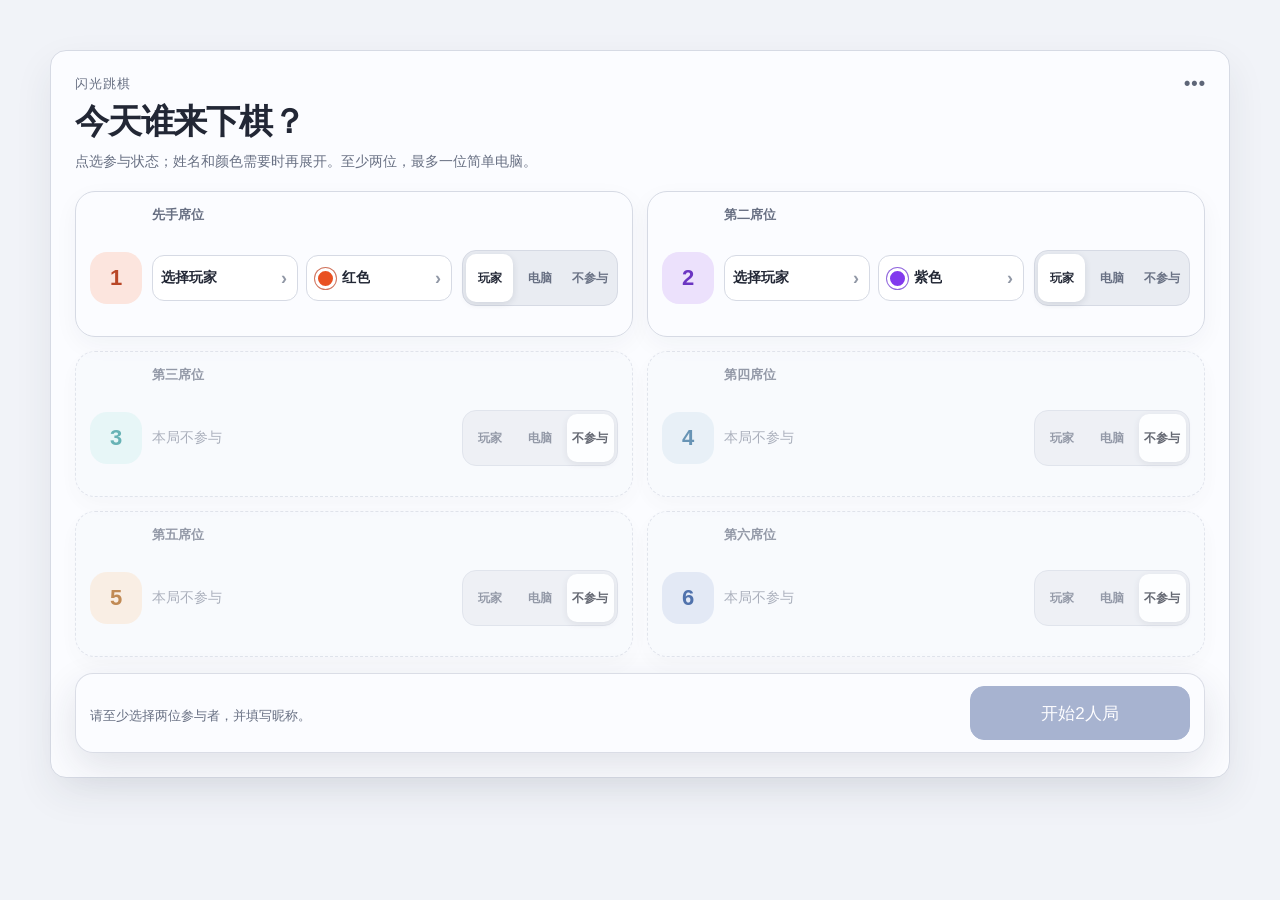
==== commit 1f45dc33: "feat: refine player setup and secure score vault" ====
--- a/checkers-web/index.html
+++ b/checkers-web/index.html
@@ -4,9 +4,9 @@
   <meta charset="utf-8">
   <meta name="viewport" content="width=device-width, initial-scale=1">
   <meta name="description" content="适合亲友在同一台设备上轮流玩的二至六人跳棋。">
-  <title>闪光跳棋 | Lumen's Checker v3.3</title>
+  <title>闪光跳棋 | Lumen's Checker v3.5</title>
   <link rel="icon" href="data:,">
-  <link rel="stylesheet" href="style.css?v=3.3">
+  <link rel="stylesheet" href="style.css?v=3.5">
 </head>
 <body>
   <main class="app-shell" id="checkers-app">
@@ -233,7 +233,7 @@
 
   <dialog class="setup-picker-dialog" id="setup-player-dialog" aria-labelledby="setup-player-dialog-title">
     <section>
-      <h2 id="setup-player-dialog-title">这个席位谁来玩？</h2>
+      <h2 id="setup-player-dialog-title" tabindex="-1" autofocus>这个席位谁来玩？</h2>
       <p id="setup-player-dialog-lead">选择已有玩家，或者输入一个新昵称。</p>
       <div class="setup-profile-grid" id="setup-profile-list"></div>
       <div class="setup-new-player">
@@ -251,6 +251,21 @@
       <div class="color-card-grid setup-color-grid" id="setup-color-grid" role="radiogroup" aria-label="棋子颜色"></div>
       <button class="button button-ghost setup-picker-close" type="button" id="setup-close-color">取消</button>
     </section>
+  </dialog>
+
+  <dialog class="score-dialog" id="score-vault-access-dialog" aria-labelledby="score-vault-access-title">
+    <form id="score-vault-access-form">
+      <h2 id="score-vault-access-title">打开积分保险箱</h2>
+      <p>请输入保险箱密码。</p>
+      <label>密码
+        <input id="score-vault-pin" type="password" inputmode="numeric" autocomplete="off" maxlength="6" required>
+      </label>
+      <p class="score-dialog-error" id="score-vault-access-status" aria-live="polite"></p>
+      <div class="score-dialog-actions">
+        <button class="button button-ghost" type="button" id="cancel-score-vault-access">取消</button>
+        <button class="button button-primary" type="submit" id="submit-score-vault-access">解锁</button>
+      </div>
+    </form>
   </dialog>
 
   <dialog class="score-dialog" id="score-profile-dialog" aria-labelledby="score-profile-dialog-title">
@@ -268,6 +283,33 @@
         <button class="button button-ghost" type="button" id="cancel-score-profile">取消</button>
         <button class="button button-primary" type="submit">保存</button>
       </div>
+      <button class="button button-danger-soft score-profile-delete" type="button" id="delete-score-profile" hidden>删除玩家</button>
+    </form>
+  </dialog>
+
+  <dialog class="confirm-dialog" id="score-delete-confirm-dialog" aria-labelledby="score-delete-confirm-title">
+    <form>
+      <h2 id="score-delete-confirm-title">确认删除这位玩家？</h2>
+      <p id="score-delete-confirm-message">玩家档案和长期金币将从本机删除。</p>
+      <div class="confirm-actions">
+        <button class="button button-ghost" type="button" id="cancel-score-delete-confirm">取消</button>
+        <button class="button button-danger-soft" type="button" id="continue-score-delete">继续删除</button>
+      </div>
+    </form>
+  </dialog>
+
+  <dialog class="score-dialog" id="score-delete-final-dialog" aria-labelledby="score-delete-final-title">
+    <form id="score-delete-final-form">
+      <h2 id="score-delete-final-title">最后确认</h2>
+      <p>请输入大写的 DELETE，确认永久删除这位玩家及其长期金币。</p>
+      <label>确认文字
+        <input id="score-delete-confirm-text" autocomplete="off" autocapitalize="characters" spellcheck="false" required>
+      </label>
+      <p class="score-dialog-error" id="score-delete-final-error" aria-live="polite"></p>
+      <div class="score-dialog-actions">
+        <button class="button button-ghost" type="button" id="cancel-score-delete-final">取消</button>
+        <button class="button button-danger-soft" type="submit">永久删除</button>
+      </div>
     </form>
   </dialog>
 
@@ -307,9 +349,10 @@
     </section>
   </dialog>
 
-  <script src="rules.js?v=3.3"></script>
-  <script src="profile-backup.js?v=3.3"></script>
-  <script src="vendor/canvas-confetti.browser.min.js?v=3.3"></script>
-  <script src="app.js?v=3.3"></script>
+  <script src="rules.js?v=3.5"></script>
+  <script src="profile-backup.js?v=3.5"></script>
+  <script src="vault-access.js?v=3.5"></script>
+  <script src="vendor/canvas-confetti.browser.min.js?v=3.5"></script>
+  <script src="app.js?v=3.5"></script>
 </body>
 </html>
--- a/checkers-web/style.css
+++ b/checkers-web/style.css
@@ -386,7 +386,7 @@
   width: 52px;
   height: 52px;
   grid-column: 1;
-  grid-row: 1 / 3;
+  grid-row: 2;
   place-items: center;
   border-radius: 17px;
   background: color-mix(in srgb, var(--seat-color) 15%, white);
@@ -395,7 +395,7 @@
   font-weight: 850;
 }
 .seat-title { grid-column: 2; grid-row: 1; margin: 0; color: var(--muted); font-size: 13px; font-weight: 750; }
-.player-entry .player-kind { width: 156px; grid-column: 3; grid-row: 1 / 3; margin: 0; border-radius: 14px; }
+.player-entry .player-kind { width: 156px; grid-column: 3; grid-row: 2; margin: 0; border-radius: 14px; }
 .player-entry .player-kind button { min-height: 48px; padding: 0 2px; border-radius: 10px; font-size: 12px; font-weight: 750; white-space: nowrap; }
 .seat-selectors { display: grid; min-width: 0; grid-column: 2; grid-row: 2; grid-template-columns: repeat(2, minmax(0, 1fr)); gap: 8px; }
 .setup-select {
@@ -601,6 +601,7 @@
 .score-dialog input:focus { border-color: var(--focus); box-shadow: 0 0 0 3px rgba(51, 79, 143, 0.12); }
 .score-dialog-actions { display: grid; grid-template-columns: 1fr 1fr; gap: 10px; margin-top: 22px; }
 .score-dialog-actions .button { min-height: 48px; }
+.score-profile-delete { width: 100%; min-height: 46px; margin-top: 10px; }
 .score-dialog .score-dialog-error { min-height: 18px; margin: 8px 0 -8px; color: #9b4037; }
 
 .score-import-preview { max-height: 246px; border: 1px solid var(--line); border-radius: 11px; overflow: auto; }
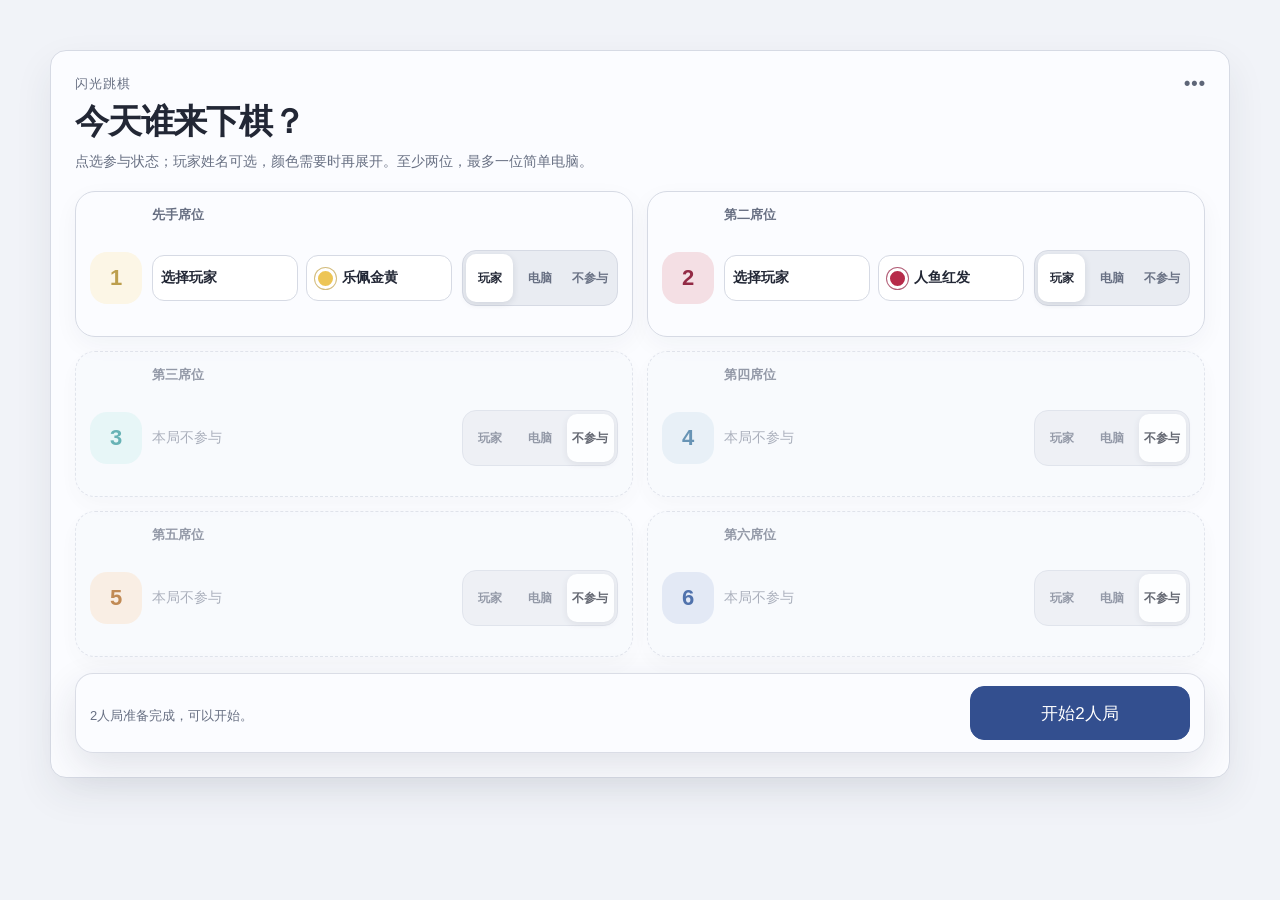
==== commit 6d23bf44: "feat: streamline setup and improve turn contrast" ====
--- a/checkers-web/index.html
+++ b/checkers-web/index.html
@@ -4,19 +4,19 @@
   <meta charset="utf-8">
   <meta name="viewport" content="width=device-width, initial-scale=1">
   <meta name="description" content="适合亲友在同一台设备上轮流玩的二至六人跳棋。">
-  <title>闪光跳棋 | Lumen's Checker v3.5</title>
+  <title>闪光跳棋 | Lumen's Checker v3.6</title>
   <link rel="icon" href="data:,">
-  <link rel="stylesheet" href="style.css?v=3.5">
+  <link rel="stylesheet" href="style.css?v=3.6">
 </head>
 <body>
   <main class="app-shell" id="checkers-app">
     <form class="card setup" id="player-form">
       <p class="eyebrow">闪光跳棋</p>
       <h1>今天谁来下棋？</h1>
-      <p class="setup-intro">点选参与状态；姓名和颜色需要时再展开。至少两位，最多一位简单电脑。</p>
+      <p class="setup-intro">点选参与状态；玩家姓名可选，颜色需要时再展开。至少两位，最多一位简单电脑。</p>
       <button class="setup-menu-button" type="button" id="open-score-vault" aria-label="打开积分保险箱" title="积分保险箱">•••</button>
       <div class="setup-grid">
-        <fieldset class="player-entry" data-seat-number="1" style="--seat-color:#e95122">
+        <fieldset class="player-entry" data-seat-number="1" style="--seat-color:#edc555">
           <legend class="sr-only">先手席位</legend>
           <span class="seat-number" aria-hidden="true">1</span><p class="seat-title">先手席位</p>
           <div class="player-kind optional-player-kind" role="radiogroup" aria-label="先手席位类型">
@@ -26,11 +26,11 @@
             <button type="button" data-kind="empty" role="radio" aria-checked="false">不参与</button>
           </div>
           <input class="player-name" id="player-1-name" type="hidden">
-          <input class="player-color" id="player-1-color" type="hidden" value="red">
-          <div class="seat-selectors"><button class="setup-select player-select" type="button" id="player-1-name-trigger"><span id="player-1-name-summary">选择玩家</span></button><button class="setup-select color-select" type="button" id="player-1-color-trigger"><i></i><span id="player-1-color-summary">红色</span></button></div>
-          <p class="empty-player-note">本局不参与</p>
-        </fieldset>
-        <fieldset class="player-entry" data-seat-number="2" style="--seat-color:#8239ee">
+          <input class="player-color" id="player-1-color" type="hidden" value="rapunzelGold">
+          <div class="seat-selectors"><button class="setup-select player-select" type="button" id="player-1-name-trigger"><span id="player-1-name-summary">选择玩家</span></button><button class="setup-select color-select" type="button" id="player-1-color-trigger"><i></i><span id="player-1-color-summary">乐佩金黄</span></button></div>
+          <p class="empty-player-note">本局不参与</p>
+        </fieldset>
+        <fieldset class="player-entry" data-seat-number="2" style="--seat-color:#b72b4a">
           <legend class="sr-only">第二席位</legend>
           <span class="seat-number" aria-hidden="true">2</span><p class="seat-title">第二席位</p>
           <div class="player-kind optional-player-kind" role="radiogroup" aria-label="第二席位类型">
@@ -40,8 +40,8 @@
             <button type="button" data-kind="empty" role="radio" aria-checked="false">不参与</button>
           </div>
           <input class="player-name" id="player-2-name" type="hidden">
-          <input class="player-color" id="player-2-color" type="hidden" value="purple">
-          <div class="seat-selectors"><button class="setup-select player-select" type="button" id="player-2-name-trigger"><span id="player-2-name-summary">选择玩家</span></button><button class="setup-select color-select" type="button" id="player-2-color-trigger"><i></i><span id="player-2-color-summary">紫色</span></button></div>
+          <input class="player-color" id="player-2-color" type="hidden" value="arielRed">
+          <div class="seat-selectors"><button class="setup-select player-select" type="button" id="player-2-name-trigger"><span id="player-2-name-summary">选择玩家</span></button><button class="setup-select color-select" type="button" id="player-2-color-trigger"><i></i><span id="player-2-color-summary">人鱼红发</span></button></div>
           <p class="empty-player-note">本局不参与</p>
         </fieldset>
         <fieldset class="player-entry" data-seat-number="3" style="--seat-color:#2bb7b4">
@@ -102,7 +102,7 @@
         </fieldset>
       </div>
       <div class="setup-actions">
-        <p class="help" id="setup-help">请至少选择两位参与者。</p>
+        <p class="help" id="setup-help">玩家姓名可以不填，请确认棋子颜色。</p>
         <button class="button button-primary" type="submit" id="start-game" disabled>开始游戏</button>
       </div>
     </form>
@@ -215,9 +215,13 @@
             <section class="detail-block debug-menu" id="debug-menu">
               <p class="label">调试面板</p>
               <div class="mode-buttons">
-                <button class="button" type="button" id="random" aria-pressed="false">随机放置 · 5 枚</button>
+                <button class="button" type="button" id="random" aria-pressed="false">随机中局 · 24 枚</button>
                 <button class="button" type="button" id="victory" aria-pressed="false">结算测试 · 每方差一步</button>
               </div>
+              <label class="inactive-piece-tuner" for="inactive-white-mix">
+                <span>非当前玩家白色覆盖</span>
+                <span><input id="inactive-white-mix" type="range" min="0" max="85" step="5" value="50"><output id="inactive-white-mix-value" for="inactive-white-mix">50%</output></span>
+              </label>
               <p class="help">调试场景不计金币。</p>
               <div class="debug-info" aria-live="polite">
                 <p class="label">调试 ID</p>
@@ -349,10 +353,10 @@
     </section>
   </dialog>
 
-  <script src="rules.js?v=3.5"></script>
-  <script src="profile-backup.js?v=3.5"></script>
-  <script src="vault-access.js?v=3.5"></script>
-  <script src="vendor/canvas-confetti.browser.min.js?v=3.5"></script>
-  <script src="app.js?v=3.5"></script>
+  <script src="rules.js?v=3.6"></script>
+  <script src="profile-backup.js?v=3.6"></script>
+  <script src="vault-access.js?v=3.6"></script>
+  <script src="vendor/canvas-confetti.browser.min.js?v=3.6"></script>
+  <script src="app.js?v=3.6"></script>
 </body>
 </html>
--- a/checkers-web/style.css
+++ b/checkers-web/style.css
@@ -416,13 +416,11 @@
   text-align: left;
 }
 .setup-select span { min-width: 0; overflow: hidden; text-overflow: ellipsis; white-space: nowrap; }
-.setup-select::after { content: '›'; width: 10px; flex: 0 0 10px; margin-left: auto; color: #9198a6; font-size: 18px; text-align: center; }
 .setup-select:hover:not(:disabled) { border-color: #9ba6c1; background: #fdfdff; }
 .setup-select:focus-visible { outline: 3px solid rgba(51, 79, 143, 0.18); outline-offset: 2px; }
 .color-select i { width: 21px; height: 21px; flex: 0 0 auto; border: 3px solid white; border-radius: 50%; background: var(--seat-color); box-shadow: 0 0 0 1px color-mix(in srgb, var(--seat-color) 62%, #aab1c0); }
 .player-entry[data-kind="computer"] .seat-number { background: #eceaf6; color: #655f8e; }
 .player-entry[data-kind="computer"] .player-select { border-style: dashed; background: #eeedf5; color: #65617b; cursor: default; }
-.player-entry[data-kind="computer"] .player-select::after { visibility: hidden; }
 .player-entry[data-kind="empty"] { background: rgba(245, 247, 251, 0.76); opacity: 0.7; }
 .player-entry[data-kind="empty"] .seat-selectors { display: none; }
 .player-entry[data-kind="empty"] .empty-player-note { display: block; grid-column: 2; grid-row: 2; margin: 0; text-align: left; }
@@ -932,6 +930,10 @@
 .value { margin: 0; font-weight: 600; overflow-wrap: anywhere; }
 .help { margin: 7px 0 0; color: var(--muted); font-size: 13px; line-height: 1.55; overflow-wrap: anywhere; }
 .mode-buttons { display: grid; gap: 8px; }
+.inactive-piece-tuner { display: grid; gap: 7px; margin-top: 12px; color: var(--muted); font-size: 12px; font-weight: 700; }
+.inactive-piece-tuner > span:last-child { display: grid; grid-template-columns: minmax(0, 1fr) 42px; align-items: center; gap: 8px; }
+.inactive-piece-tuner input { width: 100%; accent-color: var(--focus); }
+.inactive-piece-tuner output { color: var(--text); font-variant-numeric: tabular-nums; text-align: right; }
 .export-button { width: 100%; margin-top: 12px; background: #fff7d9; border-color: #e2c56c; }
 
 .debug-info {
@@ -1128,18 +1130,18 @@
 .spot.is-legal .cell { stroke: var(--move); stroke-width: 2; }
 
 .piece {
-  fill: var(--piece-color);
+  fill: color-mix(in srgb, var(--piece-color) var(--inactive-piece-color-weight, 50%), white);
   stroke: #fffdf8;
   stroke-width: 3.2;
   pointer-events: none;
   transform-box: fill-box;
   transform-origin: center;
   fill-opacity: 1;
-  opacity: 0.78;
-  transition: opacity 0.18s ease;
-}
-
-.piece.is-active { opacity: 1; }
+  opacity: 1;
+  transition: fill 0.18s ease;
+}
+
+.piece.is-active { fill: var(--piece-color); }
 .spot.is-pivot .piece { stroke: var(--move); stroke-width: 4; }
 .pulse { fill: none; stroke: var(--move); stroke-width: 3; }
 .caption { fill: var(--muted); font-size: 13px; }
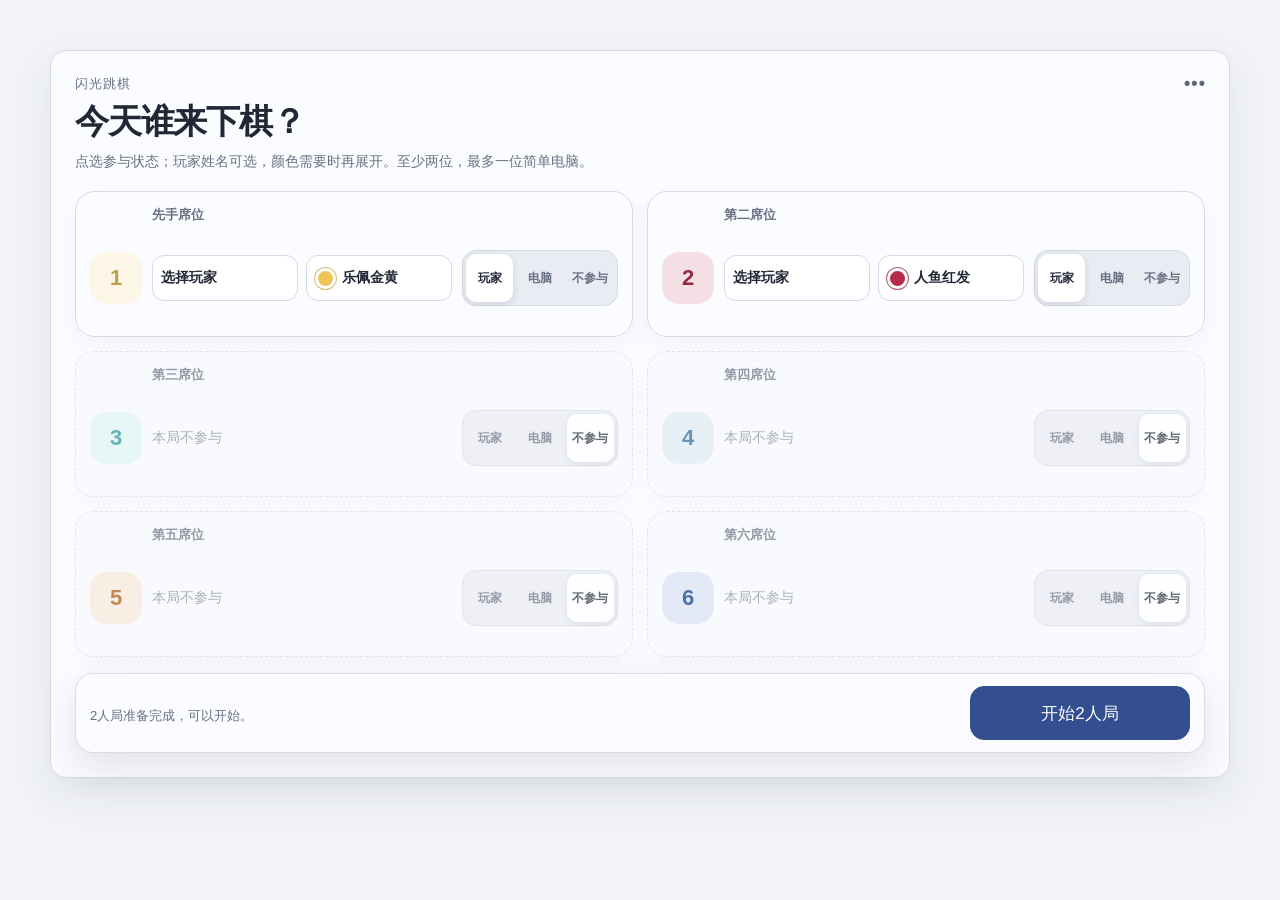
==== commit e5946077: "feat: add move sound and delayed match timing" ====
--- a/checkers-web/index.html
+++ b/checkers-web/index.html
@@ -4,9 +4,9 @@
   <meta charset="utf-8">
   <meta name="viewport" content="width=device-width, initial-scale=1">
   <meta name="description" content="适合亲友在同一台设备上轮流玩的二至六人跳棋。">
-  <title>闪光跳棋 | Lumen's Checker v3.6</title>
+  <title>闪光跳棋 | Lumen's Checker v3.7</title>
   <link rel="icon" href="data:,">
-  <link rel="stylesheet" href="style.css?v=3.6">
+  <link rel="stylesheet" href="style.css?v=3.7">
 </head>
 <body>
   <main class="app-shell" id="checkers-app">
@@ -181,6 +181,18 @@
             <i aria-hidden="true">⌄</i>
           </button>
           <div class="game-details-body" id="game-details-body">
+            <section class="detail-block game-preferences">
+              <p class="label">显示与声音</p>
+              <label class="se-toggle" for="se-enabled">
+                <span>SE</span>
+                <input id="se-enabled" type="checkbox" role="switch" checked>
+              </label>
+              <label class="inactive-piece-tuner" for="inactive-white-mix">
+                <span>非当前玩家白色覆盖</span>
+                <span><input id="inactive-white-mix" type="range" min="0" max="85" step="5" value="50"><output id="inactive-white-mix-value" for="inactive-white-mix">50%</output></span>
+              </label>
+            </section>
+
             <section class="detail-block">
               <p class="label">棋局</p>
               <div class="mode-buttons">
@@ -218,10 +230,6 @@
                 <button class="button" type="button" id="random" aria-pressed="false">随机中局 · 24 枚</button>
                 <button class="button" type="button" id="victory" aria-pressed="false">结算测试 · 每方差一步</button>
               </div>
-              <label class="inactive-piece-tuner" for="inactive-white-mix">
-                <span>非当前玩家白色覆盖</span>
-                <span><input id="inactive-white-mix" type="range" min="0" max="85" step="5" value="50"><output id="inactive-white-mix-value" for="inactive-white-mix">50%</output></span>
-              </label>
               <p class="help">调试场景不计金币。</p>
               <div class="debug-info" aria-live="polite">
                 <p class="label">调试 ID</p>
@@ -353,10 +361,10 @@
     </section>
   </dialog>
 
-  <script src="rules.js?v=3.6"></script>
-  <script src="profile-backup.js?v=3.6"></script>
-  <script src="vault-access.js?v=3.6"></script>
-  <script src="vendor/canvas-confetti.browser.min.js?v=3.6"></script>
-  <script src="app.js?v=3.6"></script>
+  <script src="rules.js?v=3.7"></script>
+  <script src="profile-backup.js?v=3.7"></script>
+  <script src="vault-access.js?v=3.7"></script>
+  <script src="vendor/canvas-confetti.browser.min.js?v=3.7"></script>
+  <script src="app.js?v=3.7"></script>
 </body>
 </html>
--- a/checkers-web/style.css
+++ b/checkers-web/style.css
@@ -930,7 +930,15 @@
 .value { margin: 0; font-weight: 600; overflow-wrap: anywhere; }
 .help { margin: 7px 0 0; color: var(--muted); font-size: 13px; line-height: 1.55; overflow-wrap: anywhere; }
 .mode-buttons { display: grid; gap: 8px; }
-.inactive-piece-tuner { display: grid; gap: 7px; margin-top: 12px; color: var(--muted); font-size: 12px; font-weight: 700; }
+.game-preferences { display: grid; gap: 12px; }
+.game-preferences .label { margin-bottom: 0; }
+.se-toggle { display: flex; min-height: 32px; align-items: center; justify-content: space-between; gap: 12px; color: var(--text); font-size: 13px; font-weight: 750; cursor: pointer; }
+.se-toggle input { position: relative; width: 42px; height: 24px; margin: 0; appearance: none; border: 1px solid #b8bfcd; border-radius: 999px; background: #dfe3eb; cursor: pointer; transition: background .16s ease, border-color .16s ease; }
+.se-toggle input::after { position: absolute; top: 2px; left: 2px; width: 18px; height: 18px; border-radius: 50%; background: white; box-shadow: 0 1px 4px rgba(37, 45, 68, .25); content: ''; transition: transform .16s ease; }
+.se-toggle input:checked { border-color: var(--focus); background: var(--focus); }
+.se-toggle input:checked::after { transform: translateX(18px); }
+.se-toggle input:focus-visible { outline: 3px solid rgba(51, 79, 143, .2); outline-offset: 2px; }
+.inactive-piece-tuner { display: grid; gap: 7px; color: var(--muted); font-size: 12px; font-weight: 700; }
 .inactive-piece-tuner > span:last-child { display: grid; grid-template-columns: minmax(0, 1fr) 42px; align-items: center; gap: 8px; }
 .inactive-piece-tuner input { width: 100%; accent-color: var(--focus); }
 .inactive-piece-tuner output { color: var(--text); font-variant-numeric: tabular-nums; text-align: right; }
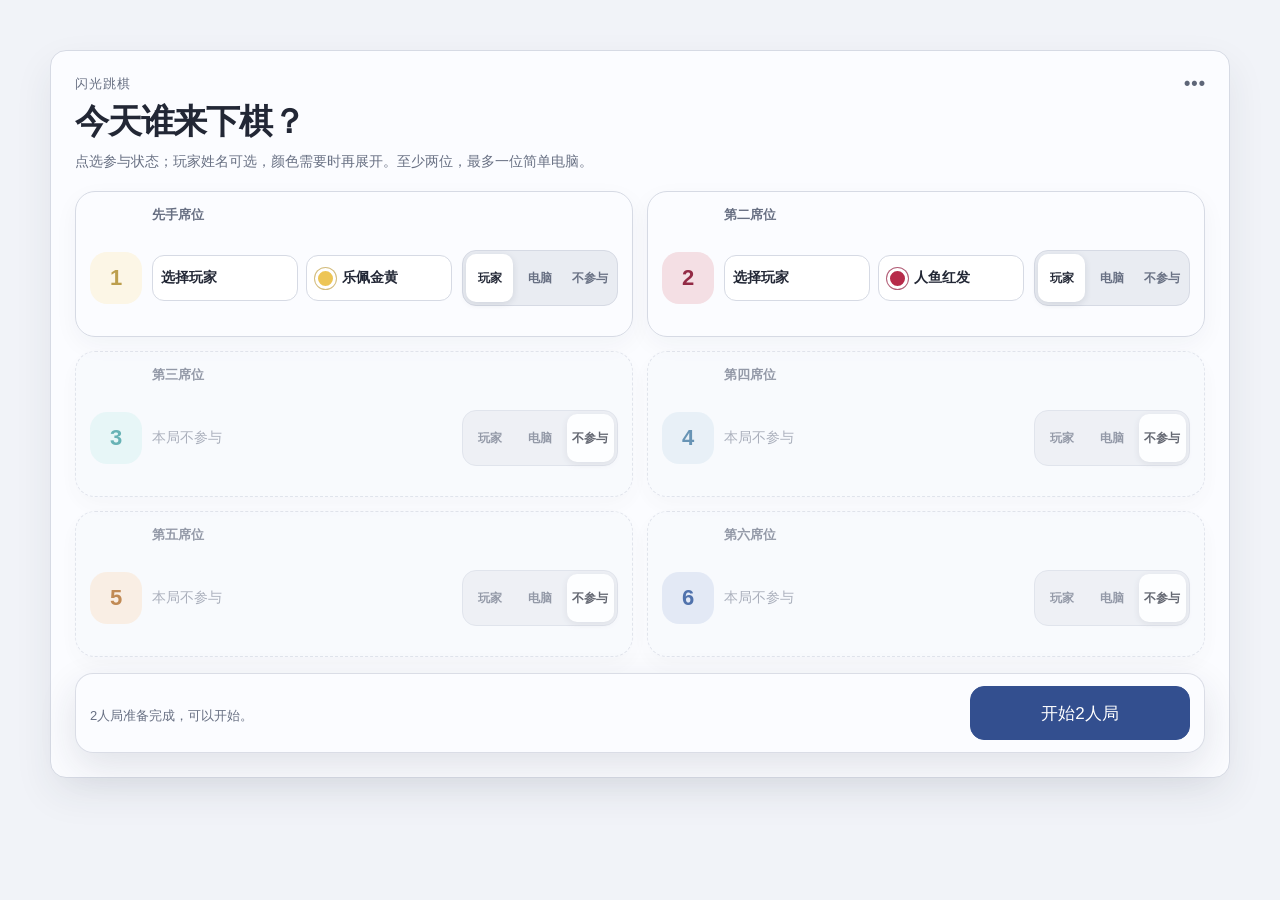
==== commit c9d412a5: "Revert "feat: add move sound and delayed match timing" This reverts commit e5946077b874fe3eab76ac82e" ====
--- a/checkers-web/index.html
+++ b/checkers-web/index.html
@@ -4,9 +4,9 @@
   <meta charset="utf-8">
   <meta name="viewport" content="width=device-width, initial-scale=1">
   <meta name="description" content="适合亲友在同一台设备上轮流玩的二至六人跳棋。">
-  <title>闪光跳棋 | Lumen's Checker v3.7</title>
+  <title>闪光跳棋 | Lumen's Checker v3.6</title>
   <link rel="icon" href="data:,">
-  <link rel="stylesheet" href="style.css?v=3.7">
+  <link rel="stylesheet" href="style.css?v=3.6">
 </head>
 <body>
   <main class="app-shell" id="checkers-app">
@@ -181,18 +181,6 @@
             <i aria-hidden="true">⌄</i>
           </button>
           <div class="game-details-body" id="game-details-body">
-            <section class="detail-block game-preferences">
-              <p class="label">显示与声音</p>
-              <label class="se-toggle" for="se-enabled">
-                <span>SE</span>
-                <input id="se-enabled" type="checkbox" role="switch" checked>
-              </label>
-              <label class="inactive-piece-tuner" for="inactive-white-mix">
-                <span>非当前玩家白色覆盖</span>
-                <span><input id="inactive-white-mix" type="range" min="0" max="85" step="5" value="50"><output id="inactive-white-mix-value" for="inactive-white-mix">50%</output></span>
-              </label>
-            </section>
-
             <section class="detail-block">
               <p class="label">棋局</p>
               <div class="mode-buttons">
@@ -230,6 +218,10 @@
                 <button class="button" type="button" id="random" aria-pressed="false">随机中局 · 24 枚</button>
                 <button class="button" type="button" id="victory" aria-pressed="false">结算测试 · 每方差一步</button>
               </div>
+              <label class="inactive-piece-tuner" for="inactive-white-mix">
+                <span>非当前玩家白色覆盖</span>
+                <span><input id="inactive-white-mix" type="range" min="0" max="85" step="5" value="50"><output id="inactive-white-mix-value" for="inactive-white-mix">50%</output></span>
+              </label>
               <p class="help">调试场景不计金币。</p>
               <div class="debug-info" aria-live="polite">
                 <p class="label">调试 ID</p>
@@ -361,10 +353,10 @@
     </section>
   </dialog>
 
-  <script src="rules.js?v=3.7"></script>
-  <script src="profile-backup.js?v=3.7"></script>
-  <script src="vault-access.js?v=3.7"></script>
-  <script src="vendor/canvas-confetti.browser.min.js?v=3.7"></script>
-  <script src="app.js?v=3.7"></script>
+  <script src="rules.js?v=3.6"></script>
+  <script src="profile-backup.js?v=3.6"></script>
+  <script src="vault-access.js?v=3.6"></script>
+  <script src="vendor/canvas-confetti.browser.min.js?v=3.6"></script>
+  <script src="app.js?v=3.6"></script>
 </body>
 </html>
--- a/checkers-web/style.css
+++ b/checkers-web/style.css
@@ -930,15 +930,7 @@
 .value { margin: 0; font-weight: 600; overflow-wrap: anywhere; }
 .help { margin: 7px 0 0; color: var(--muted); font-size: 13px; line-height: 1.55; overflow-wrap: anywhere; }
 .mode-buttons { display: grid; gap: 8px; }
-.game-preferences { display: grid; gap: 12px; }
-.game-preferences .label { margin-bottom: 0; }
-.se-toggle { display: flex; min-height: 32px; align-items: center; justify-content: space-between; gap: 12px; color: var(--text); font-size: 13px; font-weight: 750; cursor: pointer; }
-.se-toggle input { position: relative; width: 42px; height: 24px; margin: 0; appearance: none; border: 1px solid #b8bfcd; border-radius: 999px; background: #dfe3eb; cursor: pointer; transition: background .16s ease, border-color .16s ease; }
-.se-toggle input::after { position: absolute; top: 2px; left: 2px; width: 18px; height: 18px; border-radius: 50%; background: white; box-shadow: 0 1px 4px rgba(37, 45, 68, .25); content: ''; transition: transform .16s ease; }
-.se-toggle input:checked { border-color: var(--focus); background: var(--focus); }
-.se-toggle input:checked::after { transform: translateX(18px); }
-.se-toggle input:focus-visible { outline: 3px solid rgba(51, 79, 143, .2); outline-offset: 2px; }
-.inactive-piece-tuner { display: grid; gap: 7px; color: var(--muted); font-size: 12px; font-weight: 700; }
+.inactive-piece-tuner { display: grid; gap: 7px; margin-top: 12px; color: var(--muted); font-size: 12px; font-weight: 700; }
 .inactive-piece-tuner > span:last-child { display: grid; grid-template-columns: minmax(0, 1fr) 42px; align-items: center; gap: 8px; }
 .inactive-piece-tuner input { width: 100%; accent-color: var(--focus); }
 .inactive-piece-tuner output { color: var(--text); font-variant-numeric: tabular-nums; text-align: right; }
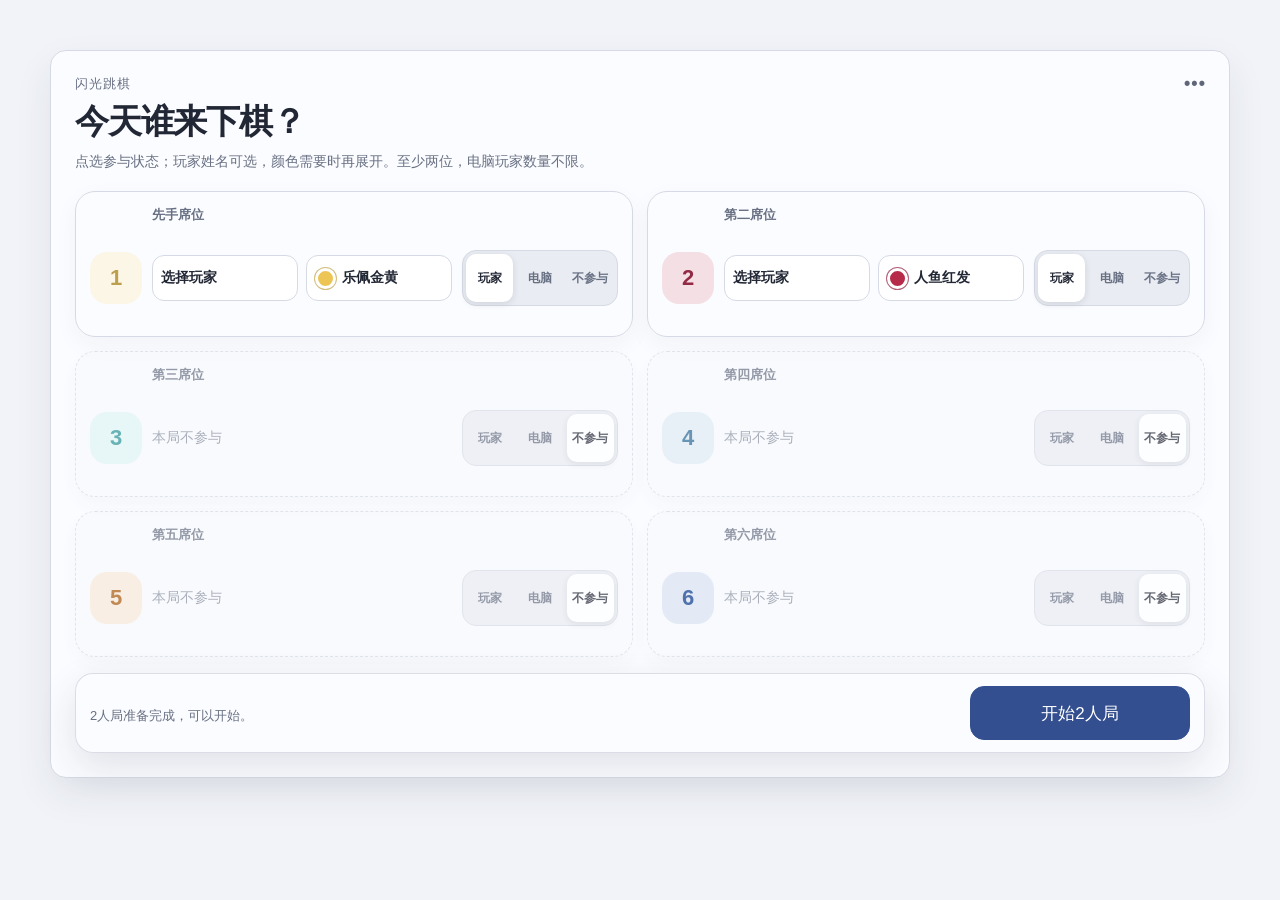
==== commit 79d147af: "feat: add multi-computer matches and jump combos" ====
--- a/checkers-web/index.html
+++ b/checkers-web/index.html
@@ -4,16 +4,16 @@
   <meta charset="utf-8">
   <meta name="viewport" content="width=device-width, initial-scale=1">
   <meta name="description" content="适合亲友在同一台设备上轮流玩的二至六人跳棋。">
-  <title>闪光跳棋 | Lumen's Checker v3.6</title>
+  <title>闪光跳棋 | Lumen's Checker v3.7.0</title>
   <link rel="icon" href="data:,">
-  <link rel="stylesheet" href="style.css?v=3.6">
+  <link rel="stylesheet" href="style.css?v=3.7.0">
 </head>
 <body>
   <main class="app-shell" id="checkers-app">
     <form class="card setup" id="player-form">
       <p class="eyebrow">闪光跳棋</p>
       <h1>今天谁来下棋？</h1>
-      <p class="setup-intro">点选参与状态；玩家姓名可选，颜色需要时再展开。至少两位，最多一位简单电脑。</p>
+      <p class="setup-intro">点选参与状态；玩家姓名可选，颜色需要时再展开。至少两位，电脑玩家数量不限。</p>
       <button class="setup-menu-button" type="button" id="open-score-vault" aria-label="打开积分保险箱" title="积分保险箱">•••</button>
       <div class="setup-grid">
         <fieldset class="player-entry" data-seat-number="1" style="--seat-color:#edc555">
@@ -330,10 +330,10 @@
     </form>
   </dialog>
 
-  <dialog class="confirm-dialog" id="undo-dialog" aria-labelledby="undo-dialog-title">
+  <dialog class="confirm-dialog" id="undo-dialog" aria-labelledby="undo-dialog-title" aria-describedby="undo-dialog-description">
     <form method="dialog">
       <h2 id="undo-dialog-title">确认要悔棋吗？</h2>
-      <p>本回合的全部移动将被撤销，并消耗 0.5 金币。</p>
+      <p id="undo-dialog-description">本回合的全部移动将被撤销。本回合第一次悔棋免费。</p>
       <div class="confirm-actions">
         <button class="button button-ghost" type="submit" value="cancel" id="cancel-undo">取消</button>
         <button class="button button-danger-soft" type="submit" value="confirm" id="confirm-undo">悔棋</button>
@@ -353,10 +353,10 @@
     </section>
   </dialog>
 
-  <script src="rules.js?v=3.6"></script>
-  <script src="profile-backup.js?v=3.6"></script>
-  <script src="vault-access.js?v=3.6"></script>
-  <script src="vendor/canvas-confetti.browser.min.js?v=3.6"></script>
-  <script src="app.js?v=3.6"></script>
+  <script src="rules.js?v=3.7.0"></script>
+  <script src="profile-backup.js?v=3.7.0"></script>
+  <script src="vault-access.js?v=3.7.0"></script>
+  <script src="vendor/canvas-confetti.browser.min.js?v=3.7.0"></script>
+  <script src="app.js?v=3.7.0"></script>
 </body>
 </html>
--- a/checkers-web/style.css
+++ b/checkers-web/style.css
@@ -1090,11 +1090,46 @@
 .coin-pop.is-cost { color: #a43b2f; }
 .coin-pop .coin-icon { width: 24px; height: 24px; font-size: 12px; }
 
+.combo-pop {
+  position: absolute;
+  z-index: 5;
+  transform: translate(-50%, 52%);
+  pointer-events: none;
+  animation: combo-rise 1000ms cubic-bezier(.18,.72,.24,1) forwards;
+}
+
+.combo-pop-content {
+  display: block;
+  padding: 3px 8px;
+  border: 1px solid color-mix(in srgb, var(--move) 72%, #3a3030);
+  border-radius: 999px;
+  background: rgba(255, 253, 247, 0.94);
+  box-shadow: 0 3px 10px rgba(52, 38, 30, 0.18);
+  color: color-mix(in srgb, var(--move) 72%, #3a3030);
+  font-size: 13px;
+  font-weight: 900;
+  line-height: 1.1;
+  white-space: nowrap;
+  transform: rotate(var(--player-facing-rotation));
+}
+
+.combo-pop.is-strong .combo-pop-content {
+  border-width: 2px;
+  font-size: 14px;
+}
+
 @keyframes coin-rise {
   0% { opacity: 0; transform: translate(-50%, -20%) scale(.72); }
   22% { opacity: 1; transform: translate(-50%, -62%) scale(1.12); }
   72% { opacity: 1; }
   100% { opacity: 0; transform: translate(-50%, -155%) scale(.96); }
+}
+
+@keyframes combo-rise {
+  0% { opacity: 0; transform: translate(-50%, 35%) scale(.82); }
+  18% { opacity: 1; transform: translate(-50%, 58%) scale(1.06); }
+  72% { opacity: 1; }
+  100% { opacity: 0; transform: translate(-50%, 18%) scale(.98); }
 }
 
 .cell {
